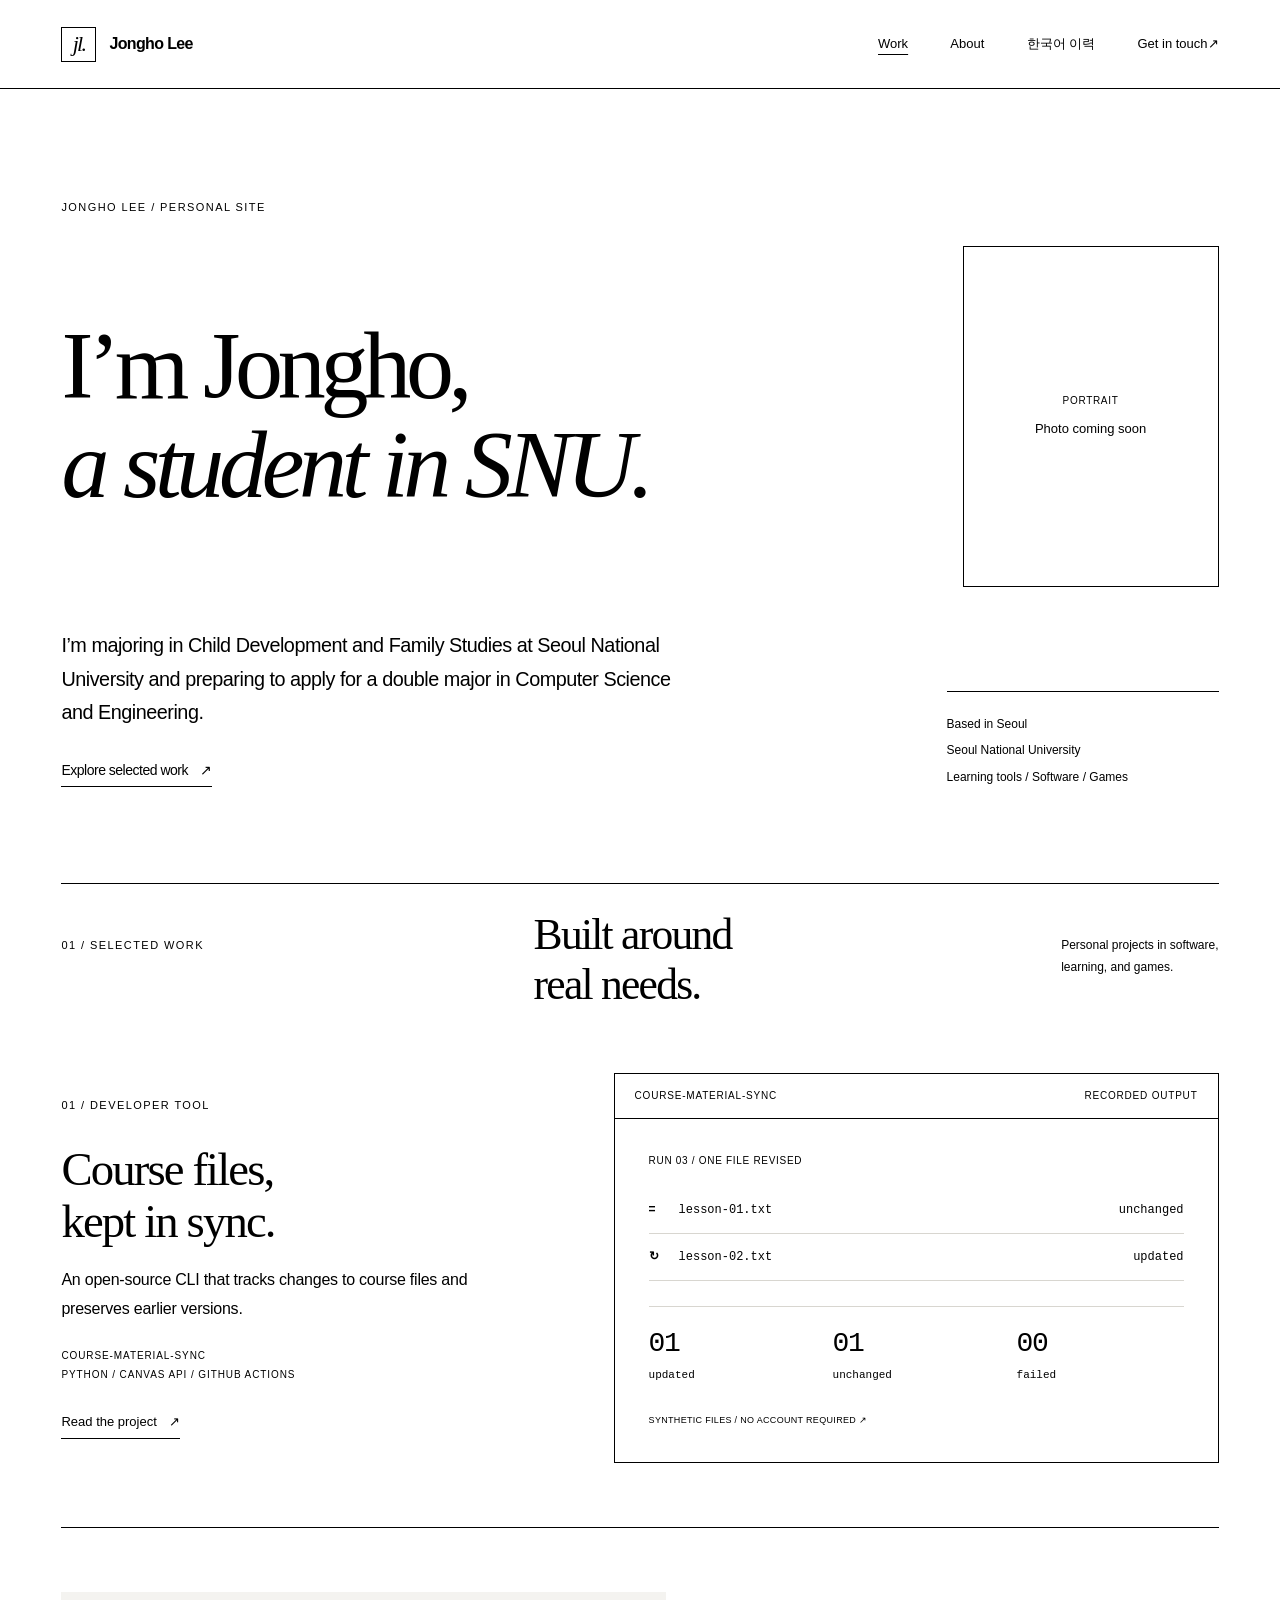
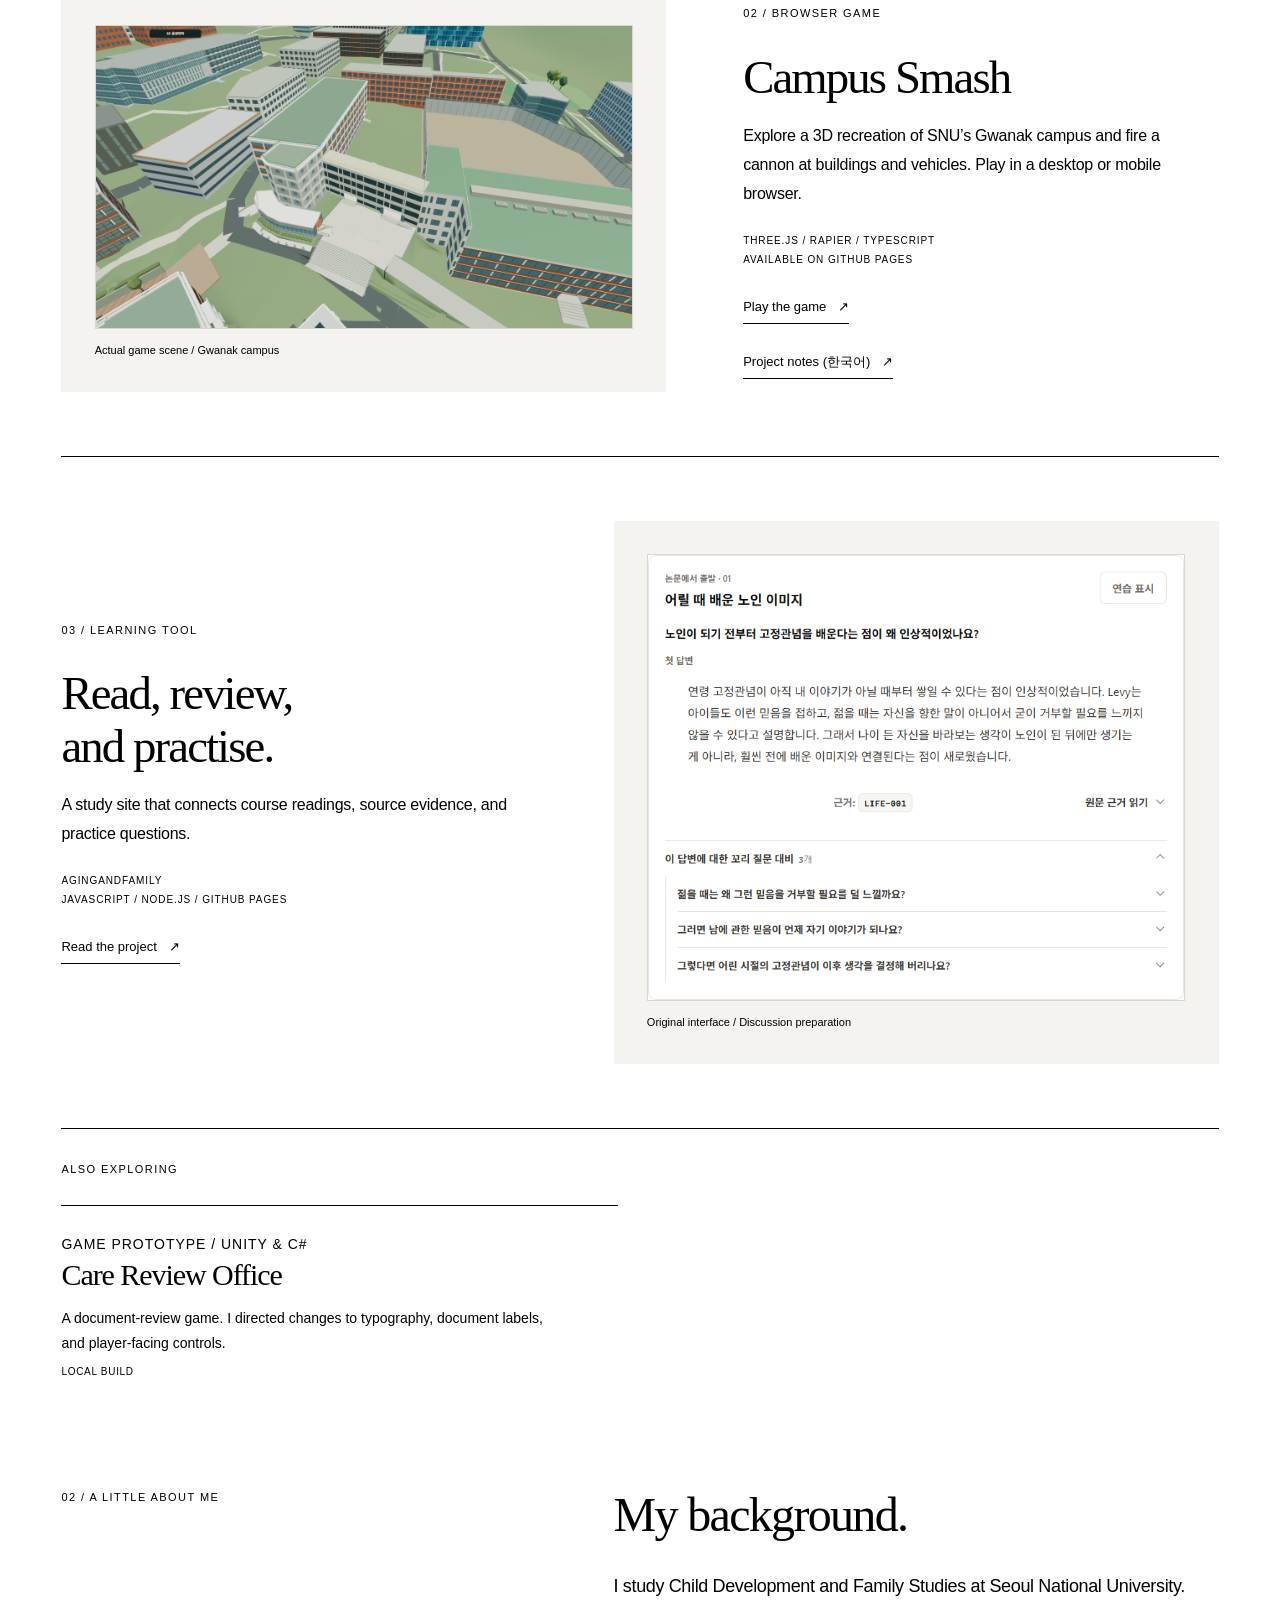
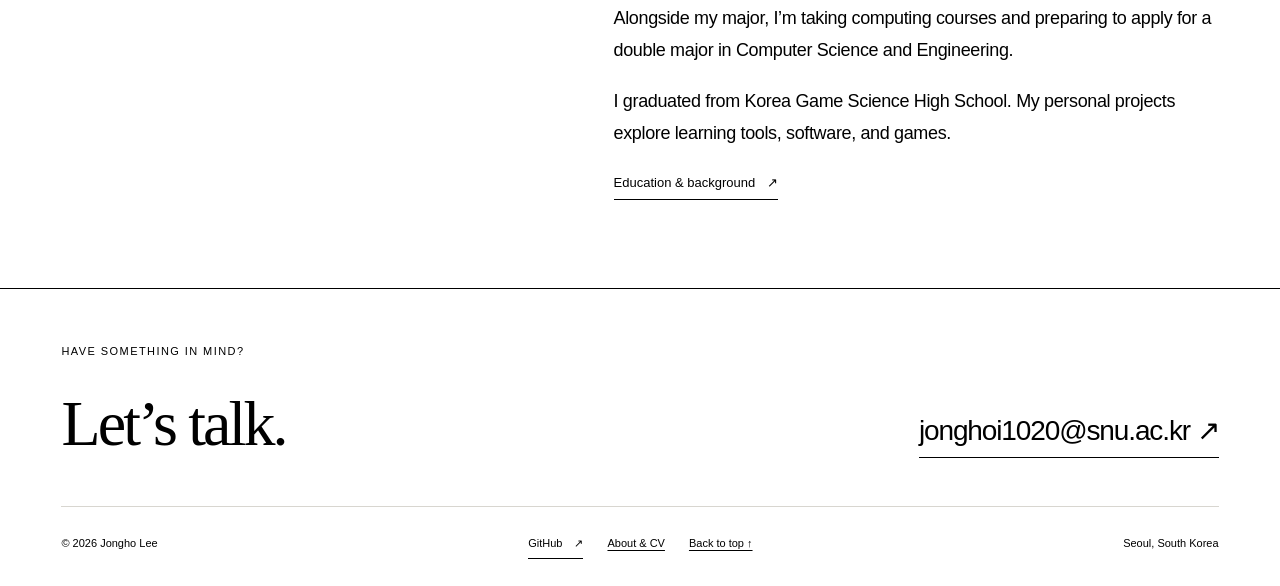
==== index.html @ b64f860a "Publish portfolio and project case studies" ====
<!doctype html>
<html lang="en"><head><meta charset="utf-8"><meta name="viewport" content="width=device-width, initial-scale=1"><meta name="color-scheme" content="light"><meta name="description" content="Jongho Lee: Child Development and Family Studies student at Seoul National University, preparing for a double major in Computer Science and Engineering."><meta name="theme-color" content="#ffffff"><title>Personal site | Jongho Lee</title><link rel="canonical" href="https://jhlee1020lee.github.io/index.html"><meta property="og:type" content="website"><meta property="og:title" content="Personal site | Jongho Lee"><meta property="og:description" content="Jongho Lee: Child Development and Family Studies student at Seoul National University, preparing for a double major in Computer Science and Engineering."><meta property="og:url" content="https://jhlee1020lee.github.io/index.html"><link rel="icon" href="/assets/favicon.svg" type="image/svg+xml"><link rel="stylesheet" href="/assets/site.css"><script src="/assets/site.js" defer></script></head>
<body><a class="skip-link" href="#main">Skip to content</a><header class="site-header"><div class="wrap"><a class="brand" href="/index.html" aria-label="Jongho Lee home"><span class="brand-monogram" aria-hidden="true">jl.</span><span>Jongho Lee</span></a><button class="menu-toggle" aria-label="Open navigation" aria-expanded="false" aria-controls="site-nav">Menu <span aria-hidden="true">+</span></button><nav class="site-nav" id="site-nav" aria-label="Main navigation"><a href="/index.html#work" aria-current="page">Work</a><a href="/about.html">About</a><a href="/resume.html">한국어 이력</a><a href="mailto:jonghoi1020@snu.ac.kr">Get in touch <span class="arrow" aria-hidden="true">↗</span></a></nav></div></header>
<main id="main">
<section class="hero wrap" aria-labelledby="hero-title"><p class="eyebrow">Jongho Lee / Personal site</p><div class="hero-heading"><h1 class="hero-title" id="hero-title">I’m Jongho,<br><em>a student in SNU.</em></h1><figure class="portrait-slot" aria-label="Portrait photo to be added"><span class="small-label">Portrait</span><figcaption>Photo coming soon</figcaption></figure></div><div class="hero-bottom"><div class="hero-intro"><p>I’m majoring in Child Development and Family Studies at Seoul National University and preparing to apply for a double major in Computer Science and Engineering.</p><a class="text-link" href="#work">Explore selected work <span class="arrow" aria-hidden="true">↗</span></a></div><div class="hero-index"><span>Based in Seoul</span><span>Seoul National University</span><span>Learning tools / Software / Games</span></div></div></section>

<section id="work" class="wrap selected-work" aria-labelledby="work-title"><div class="section-head"><p class="section-kicker">01 / Selected work</p><h2 class="section-title" id="work-title">Built around<br>real needs.</h2><p>Personal projects in software,<br>learning, and games.</p></div>
<article class="project-row"><div class="project-info"><p class="project-number">01 / Developer tool</p><h3 class="project-title"><a href="/work/course-material-sync.html">Course files,<br>kept in sync.</a></h3><p class="project-description">An open-source CLI that tracks changes to course files and preserves earlier versions.</p><p class="project-meta">course-material-sync<br>Python / Canvas API / GitHub Actions</p><a class="text-link" href="/work/course-material-sync.html">Read the project <span class="arrow" aria-hidden="true">↗</span></a></div><a class="project-visual terminal-preview" href="/work/course-material-sync.html#demo" aria-label="Explore the recorded course-material-sync demo"><div class="terminal-top"><span>course-material-sync</span><span>RECORDED OUTPUT</span></div><div class="terminal-body"><p class="small-label">Run 03 / One file revised</p><div class="terminal-lines"><div class="file-row"><span class="file-status">=</span><span>lesson-01.txt</span><span>unchanged</span></div><div class="file-row"><span class="file-status">↻</span><span>lesson-02.txt</span><span>updated</span></div></div><div class="terminal-summary"><div><strong>01</strong><span>updated</span></div><div><strong>01</strong><span>unchanged</span></div><div><strong>00</strong><span>failed</span></div></div><p class="small-label">Synthetic files / No account required <span aria-hidden="true">↗</span></p></div></a></article>

<article class="project-row project-row-reverse" id="school-crash"><div class="project-info"><p class="project-number">02 / Browser game</p><h3 class="project-title">Campus Smash</h3><p class="project-description">Explore a 3D recreation of SNU’s Gwanak campus and fire a cannon at buildings and vehicles. Play in a desktop or mobile browser.</p><p class="project-meta">Three.js / Rapier / TypeScript<br>Available on GitHub Pages</p><a class="text-link" href="https://campus-smash-game.github.io/3d-School_Crash/" target="_blank" rel="noopener noreferrer">Play the game <span class="arrow" aria-hidden="true">↗</span><span class="sr-only"> (opens in a new tab)</span></a><br><a class="text-link" href="/resume.html#campus">Project notes (한국어) <span class="arrow" aria-hidden="true">↗</span></a></div><a class="project-visual image-preview" href="https://campus-smash-game.github.io/3d-School_Crash/" aria-label="Play Campus Smash"><img src="/assets/campus-smash.png" alt="Campus Smash game scene showing engineering buildings on Gwanak campus" width="1280" height="720" loading="lazy"><span class="image-note">Actual game scene / Gwanak campus</span></a></article>

<article class="project-row"><div class="project-info"><p class="project-number">03 / Learning tool</p><h3 class="project-title"><a href="/work/aging-and-family.html">Read, review,<br>and practise.</a></h3><p class="project-description">A study site that connects course readings, source evidence, and practice questions.</p><p class="project-meta">AgingAndFamily<br>JavaScript / Node.js / GitHub Pages</p><a class="text-link" href="/work/aging-and-family.html">Read the project <span class="arrow" aria-hidden="true">↗</span></a></div><a class="project-visual image-preview" href="/work/aging-and-family.html" aria-label="Read about AgingAndFamily"><img src="/assets/aging-answer.png" alt="AgingAndFamily’s Korean discussion-preparation card with an answer, source evidence, and follow-up questions." width="744" height="616" loading="lazy"><span class="image-note">Original interface / Discussion preparation</span></a></article>

<div class="other-projects"><p class="section-kicker">Also exploring</p><article class="other-project"><div><p class="small-label">Game prototype / Unity &amp; C#</p><h3 class="other-project-title">Care Review Office</h3></div><p>A document-review game. I directed changes to typography, document labels, and player-facing controls.</p><span class="small-label">Local build</span></article></div></section>



<section class="about-teaser wrap"><p class="section-kicker">02 / A little about me</p><div><h2>My background.</h2><p>I study Child Development and Family Studies at Seoul National University. Alongside my major, I’m taking computing courses and preparing to apply for a double major in Computer Science and Engineering.</p><p>I graduated from Korea Game Science High School. My personal projects explore learning tools, software, and games.</p><a class="text-link" href="/about.html">Education &amp; background <span class="arrow" aria-hidden="true">↗</span></a></div></section>
</main>
<footer class="site-footer"><div class="wrap"><div class="footer-top"><div><p class="eyebrow">Have something in mind?</p><h2 class="footer-title">Let’s talk.</h2></div><a class="contact-link" href="mailto:jonghoi1020@snu.ac.kr">jonghoi1020@snu.ac.kr <span class="arrow" aria-hidden="true">↗</span></a></div><div class="footer-bottom"><p>© 2026 Jongho Lee</p><div class="footer-links"><a class="text-link" href="https://github.com/jhlee1020lee" target="_blank" rel="noopener noreferrer">GitHub <span class="arrow" aria-hidden="true">↗</span><span class="sr-only"> (opens in a new tab)</span></a><a href="/about.html">About &amp; CV</a><a href="#main">Back to top ↑</a></div><p>Seoul, South Korea</p></div></div></footer></body></html>
---- assets/site.css ----
@charset "UTF-8";

:root {
  color-scheme: light;
  --ink: #000;
  --paper: #fff;
  --surface: #f4f3f0;
  --rule: #000;
  --soft-rule: #d8d6d0;
  --sans: "Inter", "Helvetica Neue", Helvetica, Arial, sans-serif;
  --serif: Georgia, "Times New Roman", serif;
  --mono: "SFMono-Regular", Consolas, "Liberation Mono", monospace;
  --gutter: clamp(20px, 4.8vw, 72px);
  --header-height: 88px;
}

*,
*::before,
*::after {
  box-sizing: border-box;
}

html {
  scroll-behavior: smooth;
  scroll-padding-top: calc(var(--header-height) + 24px);
  -webkit-text-size-adjust: 100%;
}

body {
  margin: 0;
  background: var(--paper);
  color: var(--ink);
  font-family: var(--sans);
  font-size: 16px;
  line-height: 1.65;
  -webkit-font-smoothing: antialiased;
  text-rendering: optimizeLegibility;
}

body,
main,
section,
article,
nav,
header,
footer {
  min-width: 0;
}

::selection {
  background: var(--ink);
  color: var(--paper);
}

a {
  color: inherit;
  text-decoration-thickness: 1px;
  text-underline-offset: 0.23em;
}

a:hover {
  text-decoration-thickness: 2px;
}

button,
input,
textarea,
select {
  font: inherit;
}

button {
  color: inherit;
  cursor: pointer;
  -webkit-tap-highlight-color: transparent;
}

button:disabled {
  cursor: default;
  opacity: 0.55;
}

button,
a {
  touch-action: manipulation;
}

:focus-visible {
  outline: 2px solid var(--ink);
  outline-offset: 5px;
}

img,
svg,
video {
  display: block;
  max-width: 100%;
}

img,
video {
  height: auto;
}

figure,
blockquote,
dl,
dd,
p,
h1,
h2,
h3,
h4 {
  margin: 0;
}

hr {
  border: 0;
  border-top: 1px solid var(--rule);
}

code,
pre {
  font-family: var(--mono);
  font-size: 0.88em;
}

pre {
  white-space: pre-wrap;
  overflow-wrap: anywhere;
}

[hidden] {
  display: none !important;
}

.sr-only {
  position: absolute;
  width: 1px;
  height: 1px;
  padding: 0;
  margin: -1px;
  overflow: hidden;
  clip: rect(0, 0, 0, 0);
  clip-path: inset(50%);
  white-space: nowrap;
  border: 0;
}

.wrap {
  width: min(1240px, calc(100% - var(--gutter) * 2));
  margin-inline: auto;
}

.skip-link {
  position: fixed;
  top: 12px;
  left: 12px;
  z-index: 100;
  padding: 12px 18px;
  border: 1px solid var(--ink);
  background: var(--paper);
  transform: translateY(-180%);
}

.skip-link:focus {
  transform: none;
}

.site-header {
  position: sticky;
  z-index: 50;
  top: 0;
  min-height: var(--header-height);
  border-bottom: 1px solid var(--rule);
  background: rgba(255, 255, 255, 0.97);
  -webkit-backdrop-filter: blur(14px);
  backdrop-filter: blur(14px);
}

.site-header > .wrap {
  min-height: var(--header-height);
  display: flex;
  justify-content: space-between;
  align-items: center;
  gap: 28px;
}

.brand {
  display: inline-flex;
  align-items: center;
  gap: 13px;
  flex-shrink: 0;
  font-size: 16px;
  font-weight: 600;
  letter-spacing: -0.04em;
  text-decoration: none;
}

.brand-monogram {
  display: inline-grid;
  place-items: center;
  width: 35px;
  height: 35px;
  border: 1px solid var(--ink);
  font-family: var(--serif);
  font-size: 22px;
  font-style: italic;
  font-weight: 400;
  letter-spacing: -0.08em;
  line-height: 1;
}

.site-nav {
  display: flex;
  align-items: center;
  gap: clamp(22px, 3.3vw, 46px);
  font-size: 13px;
  font-weight: 500;
  line-height: 1.3;
}

.site-nav a {
  display: inline-flex;
  align-items: center;
  min-height: 44px;
  text-decoration: none;
}

.site-nav a:hover,
.site-nav a[aria-current="page"] {
  text-decoration: underline;
  text-underline-offset: 6px;
}

.menu-toggle {
  display: none;
  min-width: 48px;
  min-height: 44px;
  padding: 8px 0 8px 12px;
  border: 0;
  background: transparent;
  font-size: 13px;
  font-weight: 600;
}

.hero {
  padding-block: clamp(68px, 8.6vw, 124px) 76px;
}

.eyebrow,
.section-kicker,
.small-label,
.project-number,
.project-meta,
.principle-num {
  font-family: var(--sans);
  font-size: 11px;
  font-weight: 500;
  letter-spacing: 0.13em;
  line-height: 1.6;
  text-transform: uppercase;
}

.eyebrow {
  margin-bottom: 29px;
}

.hero-title {
  max-width: 1060px;
  font-family: var(--serif);
  font-size: clamp(56px, 7.5vw, 104px);
  font-weight: 400;
  letter-spacing: -0.055em;
  line-height: 1.03;
  text-wrap: balance;
}

.hero-title em,
.footer-title em,
.about-heading em {
  font-weight: 400;
  font-style: italic;
}

.hero-heading {
  display: grid;
  grid-template-columns: minmax(0, 1fr) clamp(180px, 20vw, 260px);
  align-items: center;
  gap: 40px;
}

.portrait-slot {
  display: flex;
  flex-direction: column;
  justify-content: center;
  align-items: center;
  gap: 9px;
  width: 100%;
  aspect-ratio: 3 / 4;
  margin: 0;
  border: 1px solid var(--ink);
  background: #fff;
  text-align: center;
}

.portrait-slot figcaption {
  font-family: var(--sans);
  font-size: 13px;
}

.game-placeholder {
  display: flex;
  flex-direction: column;
  justify-content: space-between;
  aspect-ratio: 16 / 10;
  border: 1px solid var(--ink);
  padding: clamp(24px, 3vw, 40px);
  background: #fff;
}

.game-placeholder > div > p {
  max-width: 340px;
  margin-bottom: 20px;
  font-family: var(--serif);
  font-size: clamp(30px, 3.5vw, 48px);
  line-height: 1.1;
  letter-spacing: -0.04em;
}

.hero-bottom {
  display: grid;
  grid-template-columns: minmax(0, 1.4fr) minmax(220px, 0.6fr);
  align-items: end;
  gap: 56px;
  margin-top: 42px;
}

.hero-intro {
  max-width: 615px;
  font-size: clamp(17px, 1.55vw, 20px);
  line-height: 1.7;
  letter-spacing: -0.025em;
}

.hero-intro p + p {
  margin-top: 16px;
}

.hero-intro .text-link {
  margin-top: 27px;
  font-size: 14px;
}

.text-link {
  display: inline-flex;
  align-items: baseline;
  gap: 12px;
  min-height: 30px;
  padding-block: 2px;
  font-weight: 500;
  text-decoration: none;
  border-bottom: 1px solid var(--ink);
}

.text-link:hover {
  border-bottom-width: 2px;
  text-decoration: none;
}

.arrow {
  display: inline-block;
  flex-shrink: 0;
  font-family: Arial, sans-serif;
  font-weight: 400;
  transition: transform 160ms ease;
}

a:hover .arrow {
  transform: translate(3px, -2px);
}

.hero-index {
  justify-self: end;
  width: min(100%, 272px);
  padding-top: 16px;
  border-top: 1px solid var(--ink);
  font-size: 12px;
  line-height: 1.7;
}

.hero-index p + p,
.hero-index a + a {
  margin-top: 9px;
}

.hero-index a {
  display: flex;
  justify-content: space-between;
  gap: 20px;
  padding-block: 5px;
  text-decoration: none;
}

.hero-index a:hover {
  text-decoration: underline;
}

.hero-index > span {
  display: block;
  margin-top: 6px;
}

.section-head {
  display: flex;
  align-items: baseline;
  justify-content: space-between;
  gap: 24px;
  padding-top: 25px;
  margin-top: 20px;
  border-top: 1px solid var(--ink);
}

.section-title {
  font-family: var(--serif);
  font-size: clamp(30px, 3.4vw, 44px);
  font-weight: 400;
  letter-spacing: -0.04em;
  line-height: 1.15;
}

.section-head > p:not(.section-kicker) {
  max-width: 270px;
  font-size: 12px;
  line-height: 1.8;
}

.project-row {
  display: grid;
  grid-template-columns: minmax(0, 0.88fr) minmax(0, 1.12fr);
  gap: clamp(32px, 6vw, 84px);
  align-items: center;
  padding-block: 64px;
  border-bottom: 1px solid var(--ink);
}

.project-info,
.project-visual {
  min-width: 0;
}

.project-row-reverse {
  grid-template-columns: minmax(0, 1.12fr) minmax(0, 0.88fr);
}

.project-row-reverse .project-info {
  order: 2;
}

.project-row-reverse .project-visual {
  order: 1;
}

a.project-visual {
  color: var(--ink);
  text-decoration: none;
}

.project-number {
  margin-bottom: 28px;
}

.project-meta {
  margin-bottom: 11px;
  font-size: 10px;
  letter-spacing: 0.09em;
}

.project-title {
  margin-bottom: 19px;
  font-family: var(--serif);
  font-size: clamp(33px, 3.65vw, 49px);
  font-weight: 400;
  letter-spacing: -0.04em;
  line-height: 1.12;
  overflow-wrap: anywhere;
}

.project-title a {
  text-decoration: none;
}

.project-title a:hover {
  text-decoration: underline;
  text-decoration-thickness: 1px;
}

.project-description {
  max-width: 450px;
  font-size: 16px;
  line-height: 1.8;
  letter-spacing: -0.015em;
}

.project-info > .text-link {
  margin-top: 25px;
  font-size: 13px;
}

.project-info > .small-label {
  margin-top: 21px;
}

.project-description + .project-meta {
  margin-top: 22px;
  margin-bottom: 0;
  line-height: 1.9;
}

.terminal-preview {
  border: 1px solid var(--ink);
  background: var(--paper);
  font-family: var(--mono);
  font-size: 12px;
  line-height: 1.75;
}

.terminal-top {
  display: flex;
  align-items: center;
  justify-content: space-between;
  gap: 16px;
  padding: 13px 20px;
  border-bottom: 1px solid var(--ink);
  font-family: var(--sans);
  font-size: 10px;
  letter-spacing: 0.08em;
  text-transform: uppercase;
}

.terminal-body {
  padding: clamp(20px, 2.7vw, 34px);
  overflow-wrap: anywhere;
}

.terminal-lines {
  margin-block: 18px;
  white-space: pre-wrap;
  overflow-wrap: anywhere;
}

.terminal-lines > span,
.terminal-lines > code {
  display: block;
}

.terminal-summary {
  display: flex;
  flex-wrap: wrap;
  gap: 6px 17px;
  padding-top: 19px;
  margin-top: 25px;
  border-top: 1px solid var(--soft-rule);
  font-size: 11px;
}

.terminal-summary > div {
  flex: 1;
  padding-right: 12px;
}

.terminal-summary strong,
.terminal-summary span {
  display: block;
}

.terminal-summary strong {
  margin-bottom: 4px;
  font-size: 28px;
  font-weight: 400;
  letter-spacing: -0.05em;
  line-height: 1.3;
}

.terminal-summary + .small-label {
  margin-top: 28px;
  font-size: 9px;
  letter-spacing: 0.035em;
}

.file-row {
  display: grid;
  grid-template-columns: 16px minmax(0, 1fr) auto;
  align-items: baseline;
  justify-content: space-between;
  gap: 14px;
  padding-block: 12px;
  border-bottom: 1px solid var(--soft-rule);
  overflow-wrap: anywhere;
}

.file-row > :first-child {
  min-width: 0;
}

.file-status {
  flex-shrink: 0;
  font-family: var(--sans);
  font-size: 12px;
  font-weight: 600;
  letter-spacing: 0.06em;
  text-transform: uppercase;
}

.image-preview {
  padding: clamp(18px, 2.6vw, 34px);
  background: var(--surface);
}

.image-preview img {
  width: 100%;
  object-fit: contain;
  border: 1px solid var(--soft-rule);
}

.image-note {
  display: block;
  margin-top: 12px;
  font-family: var(--sans);
  font-size: 11px;
  line-height: 1.65;
}

.small-label {
  font-size: 10px;
  letter-spacing: 0.07em;
}

.pill {
  display: inline-flex;
  align-items: center;
  padding: 5px 9px;
  border: 1px solid var(--ink);
  font-size: 9px;
  font-weight: 500;
  line-height: 1.2;
  letter-spacing: 0.06em;
  text-transform: uppercase;
}

.other-projects {
  display: grid;
  grid-template-columns: repeat(2, minmax(0, 1fr));
  gap: 44px;
  margin-top: 32px;
}

.other-projects > .section-kicker {
  grid-column: 1 / -1;
  margin-bottom: -18px;
}

.other-project {
  min-width: 0;
  padding-block: 26px 33px;
  border-top: 1px solid var(--ink);
}

.other-project .project-meta {
  margin-bottom: 13px;
}

.other-project-title {
  margin-bottom: 13px;
  font-family: var(--serif);
  font-size: 30px;
  font-weight: 400;
  letter-spacing: -0.035em;
  line-height: 1.2;
}

.other-project p {
  max-width: 500px;
  font-size: 14px;
  line-height: 1.8;
}

.other-project .text-link {
  margin-top: 18px;
  font-size: 12px;
}

.workflow-teaser {
  padding-block: 74px 80px;
  margin-top: 64px;
  border-top: 1px solid var(--ink);
  border-bottom: 1px solid var(--ink);
}

.workflow-teaser > .wrap {
  display: grid;
  grid-template-columns: minmax(0, 0.88fr) minmax(0, 1.12fr);
  gap: clamp(32px, 6vw, 84px);
  align-items: start;
}

.workflow-heading {
  font-family: var(--serif);
  font-size: clamp(34px, 4vw, 52px);
  font-weight: 400;
  letter-spacing: -0.04em;
  line-height: 1.12;
}

.workflow-heading .eyebrow,
.workflow-teaser .eyebrow {
  margin-bottom: 24px;
}

.workflow-heading > .section-kicker {
  margin-bottom: 24px;
}

.workflow-heading > p:not(.section-kicker):not(.eyebrow) {
  margin-top: 23px;
  max-width: 400px;
  font-family: var(--sans);
  font-size: 16px;
  line-height: 1.8;
  letter-spacing: -0.015em;
}

.workflow-heading > .text-link {
  margin-top: 24px;
  font-family: var(--sans);
  font-size: 13px;
  letter-spacing: 0;
  line-height: 1.65;
}

.workflow-teaser .principle-list {
  margin-top: 0;
}

.workflow-copy {
  min-width: 0;
  font-size: 16px;
  line-height: 1.8;
}

.workflow-copy .text-link {
  margin-top: 26px;
  font-size: 13px;
}

.principle-list {
  padding: 0;
  margin: 30px 0 0;
  list-style: none;
}

.principle {
  display: grid;
  grid-template-columns: 30px minmax(0, 1fr);
  gap: 16px;
  padding-block: 17px;
  border-top: 1px solid var(--soft-rule);
}

.principle h3 {
  margin-bottom: 6px;
  font-size: 15px;
  font-weight: 600;
  line-height: 1.5;
}

.principle p {
  font-size: 14px;
  line-height: 1.75;
}

.principle-num {
  padding-top: 3px;
  font-size: 10px;
}

.about-teaser {
  display: grid;
  grid-template-columns: minmax(0, 0.88fr) minmax(0, 1.12fr);
  gap: clamp(32px, 6vw, 84px);
  padding-block: 72px 88px;
}

.about-teaser p {
  max-width: 640px;
  font-size: 18px;
  line-height: 1.8;
  letter-spacing: -0.02em;
}

.about-teaser > .section-kicker {
  font-size: 11px;
  letter-spacing: 0.13em;
}

.about-teaser h2 {
  margin-bottom: 27px;
  font-family: var(--serif);
  font-size: clamp(34px, 4vw, 48px);
  font-weight: 400;
  letter-spacing: -0.035em;
  line-height: 1.14;
}

.about-teaser p + p {
  margin-top: 18px;
}

.about-teaser .text-link {
  margin-top: 20px;
  font-size: 13px;
}

.site-footer {
  padding-block: 54px 27px;
  border-top: 1px solid var(--ink);
}

.footer-top {
  display: flex;
  align-items: end;
  justify-content: space-between;
  gap: 36px;
  padding-bottom: 48px;
}

.footer-title {
  font-family: var(--serif);
  font-size: clamp(39px, 5vw, 65px);
  font-weight: 400;
  letter-spacing: -0.045em;
  line-height: 1.08;
}

.footer-top .text-link {
  flex-shrink: 0;
  font-size: 14px;
}

.contact-link {
  display: inline-block;
  max-width: 100%;
  padding-block: 5px;
  border-bottom: 1px solid var(--ink);
  font-size: clamp(17px, 2.2vw, 28px);
  letter-spacing: -0.04em;
  line-height: 1.5;
  text-decoration: none;
  overflow-wrap: anywhere;
}

.contact-link:hover {
  border-bottom-width: 2px;
  text-decoration: none;
}

.footer-bottom {
  display: flex;
  justify-content: space-between;
  align-items: baseline;
  gap: 16px 30px;
  padding-top: 22px;
  border-top: 1px solid var(--soft-rule);
  font-size: 11px;
  line-height: 1.7;
}

.footer-links {
  display: flex;
  flex-wrap: wrap;
  gap: 10px 24px;
}

.footer-links a {
  padding-block: 5px;
}

.article-header {
  padding-top: clamp(42px, 6vw, 80px);
}

.breadcrumb {
  display: flex;
  align-items: baseline;
  flex-wrap: wrap;
  gap: 10px;
  margin-bottom: 40px;
  font-size: 11px;
  line-height: 1.7;
}

.article-title {
  max-width: 1050px;
  font-family: var(--serif);
  font-size: clamp(43px, 6.8vw, 84px);
  font-weight: 400;
  letter-spacing: -0.055em;
  line-height: 1.07;
  text-wrap: balance;
  overflow-wrap: anywhere;
}

.article-deck {
  max-width: 780px;
  margin-top: 26px;
  font-size: clamp(18px, 1.65vw, 21px);
  line-height: 1.75;
  letter-spacing: -0.02em;
}

.project-facts {
  display: grid;
  grid-template-columns: repeat(3, minmax(0, 1fr));
  gap: 24px 40px;
  padding-block: 24px;
  margin-top: 42px;
  border-block: 1px solid var(--ink);
}

.project-facts > * {
  min-width: 0;
}

.project-facts dt {
  margin-bottom: 9px;
  font-size: 10px;
  font-weight: 500;
  letter-spacing: 0.11em;
  text-transform: uppercase;
}

.project-facts dd {
  font-size: 13px;
  line-height: 1.8;
  overflow-wrap: anywhere;
}

.article-layout {
  display: grid;
  grid-template-columns: 220px minmax(0, 760px);
  justify-content: space-between;
  gap: clamp(36px, 7vw, 100px);
  align-items: start;
  padding-block: 60px 90px;
}

.article-toc {
  position: sticky;
  top: calc(var(--header-height) + 36px);
  padding-top: 3px;
  font-size: 12px;
  line-height: 1.6;
}

.article-toc .small-label {
  display: block;
  margin-bottom: 19px;
}

.article-toc ol,
.article-toc ul {
  padding: 0;
  margin: 0;
  list-style: none;
}

.article-toc a {
  display: block;
  padding-block: 9px;
  text-decoration: none;
}

.article-toc a:hover,
.article-toc a[aria-current] {
  text-decoration: underline;
}

.article-body {
  min-width: 0;
  max-width: 760px;
  font-size: 16px;
  line-height: 1.85;
  overflow-wrap: break-word;
}

.article-section + .article-section {
  margin-top: 52px;
}

.article-section {
  scroll-margin-top: calc(var(--header-height) + 24px);
}

.article-section h2 {
  margin-bottom: 21px;
  font-family: var(--serif);
  font-size: clamp(28px, 3vw, 38px);
  font-weight: 400;
  letter-spacing: -0.035em;
  line-height: 1.2;
  text-wrap: balance;
}

.article-section > .section-kicker {
  margin-bottom: 14px;
  font-size: 10px;
}

.article-section h3 {
  margin-top: 29px;
  margin-bottom: 10px;
  font-size: 17px;
  font-weight: 600;
  letter-spacing: -0.015em;
  line-height: 1.5;
}

.article-section p + p,
.article-section ul + p,
.article-section ol + p,
.article-section .note + p {
  margin-top: 18px;
}

.article-section ul,
.article-section ol {
  padding-left: 1.15em;
  margin-block: 18px;
}

.article-section li {
  padding-left: 5px;
}

.article-section li + li {
  margin-top: 9px;
}

.article-body code:not(pre code) {
  padding: 1px 4px;
  background: var(--surface);
  overflow-wrap: anywhere;
}

.article-body a {
  overflow-wrap: anywhere;
}

.note {
  margin-block: 24px;
  padding-top: 17px;
  border-top: 1px solid var(--soft-rule);
  font-size: 13px;
  line-height: 1.8;
}

.quote-block {
  margin-block: 30px;
  padding: 25px 0;
  border-block: 1px solid var(--ink);
  font-family: var(--serif);
  font-size: clamp(22px, 2.5vw, 30px);
  font-style: italic;
  letter-spacing: -0.025em;
  line-height: 1.5;
}

.quote-block cite {
  display: block;
  margin-top: 16px;
  font-family: var(--sans);
  font-size: 11px;
  font-style: normal;
  letter-spacing: 0;
}

.evidence-links {
  display: flex;
  flex-wrap: wrap;
  gap: 12px 28px;
  margin-top: 24px;
  font-size: 13px;
  line-height: 1.7;
}

.evidence-links a {
  min-height: 34px;
  padding-block: 5px;
}

.article-image {
  margin-block: 28px;
}

.article-image img {
  width: 100%;
  border: 1px solid var(--soft-rule);
}

.article-image figcaption {
  margin-top: 12px;
  font-size: 12px;
  line-height: 1.7;
}

.math-image {
  width: min(900px, calc(100% - var(--gutter) * 2));
  margin-inline: auto;
  margin-top: 42px;
  margin-bottom: 0;
}

.process-list {
  list-style: decimal-leading-zero;
}

.article-section .process-list li {
  padding-block: 12px;
  border-bottom: 1px solid var(--soft-rule);
}

.process-list li strong {
  display: block;
  margin-bottom: 4px;
}

.next-project {
  display: flex;
  flex-wrap: wrap;
  justify-content: space-between;
  align-items: center;
  gap: 20px;
  padding-block: 29px;
  margin-top: 54px;
  border-top: 1px solid var(--ink);
  font-size: 14px;
}

.demo {
  margin-block: 28px;
  border: 1px solid var(--ink);
  background: var(--paper);
}

.demo-header {
  display: flex;
  justify-content: space-between;
  align-items: baseline;
  flex-wrap: wrap;
  gap: 8px 20px;
  padding: 20px 24px;
  border-bottom: 1px solid var(--ink);
  font-size: 12px;
}

.demo-header h3 {
  margin: 0;
  font-size: 15px;
}

.demo-tabs {
  display: flex;
  flex-wrap: wrap;
  gap: 0;
  border-bottom: 1px solid var(--ink);
}

.demo-tabs button {
  flex: 1 1 140px;
  min-height: 48px;
  padding: 12px 16px;
  border: 0;
  border-right: 1px solid var(--ink);
  background: var(--paper);
  font-size: 12px;
  font-weight: 500;
  line-height: 1.5;
}

.demo-tabs button:last-child {
  border-right: 0;
}

.demo-tabs button:hover {
  text-decoration: underline;
  text-underline-offset: 4px;
}

.demo-tabs button[aria-pressed="true"],
.demo-tabs button[aria-selected="true"] {
  background: var(--ink);
  color: var(--paper);
}

.demo-tabs button:focus-visible {
  position: relative;
  z-index: 1;
  outline-offset: -5px;
  outline-color: currentColor;
}

.demo-context {
  padding: 21px 24px 0;
  font-size: 13px;
  line-height: 1.8;
}

.demo-output {
  min-height: 205px;
  padding: 24px;
  margin: 0;
  font-size: 12px;
  line-height: 1.9;
  white-space: pre-wrap;
  overflow-wrap: anywhere;
  tab-size: 2;
}

.demo-footer {
  display: flex;
  justify-content: space-between;
  align-items: center;
  flex-wrap: wrap;
  gap: 12px 20px;
  padding: 15px 24px;
  border-top: 1px solid var(--soft-rule);
  font-size: 11px;
  line-height: 1.7;
}

.copy-button {
  min-height: 36px;
  padding: 6px 12px;
  border: 1px solid var(--ink);
  background: var(--paper);
  font-size: 11px;
  line-height: 1.5;
}

.copy-button:hover {
  background: var(--surface);
}

.about-grid {
  display: grid;
  grid-template-columns: minmax(0, 0.88fr) minmax(0, 1.12fr);
  gap: clamp(40px, 6vw, 84px);
  padding-block: 76px 90px;
}

.about-heading {
  max-width: 510px;
  font-family: var(--serif);
  font-size: clamp(44px, 5.2vw, 70px);
  font-weight: 400;
  letter-spacing: -0.045em;
  line-height: 1.1;
  text-wrap: balance;
}

.about-copy {
  min-width: 0;
  padding-top: 8px;
  font-size: 17px;
  line-height: 1.85;
}

.about-copy p + p {
  margin-top: 23px;
}

.cv-section {
  padding-block: 29px 37px;
  border-top: 1px solid var(--ink);
}

.about-copy > .cv-section:first-of-type {
  margin-top: 42px;
}

.about-copy a {
  overflow-wrap: anywhere;
}

.cv-section h2 {
  margin-bottom: 24px;
  font-family: var(--serif);
  font-size: 31px;
  font-weight: 400;
  letter-spacing: -0.035em;
  line-height: 1.25;
}

.cv-section .text-link {
  margin-top: 18px;
}

.education-list {
  padding: 0;
  margin: 0;
  list-style: none;
}

.education-list > li + li,
.education-list > div + div {
  margin-top: 23px;
}

.education-list strong {
  display: block;
  margin-bottom: 5px;
  font-size: 16px;
  font-weight: 600;
}

.education-list p,
.education-list span {
  font-size: 14px;
  line-height: 1.8;
}

.education-list dt {
  margin-bottom: 5px;
  font-size: 16px;
  font-weight: 600;
}

.education-list dd {
  font-size: 14px;
  line-height: 1.8;
}

.education-list + p {
  margin-top: 22px;
  font-size: 14px;
}

@media (min-width: 1400px) {
  .hero {
    padding-top: 116px;
  }
}

@media (max-width: 1000px) {
  :root {
    --gutter: 32px;
  }

  .hero-heading {
    gap: 24px;
  }

  .hero-bottom {
    grid-template-columns: minmax(0, 1.5fr) minmax(180px, 0.5fr);
    gap: 32px;
  }

  .project-row,
  .workflow-teaser > .wrap,
  .about-teaser,
  .about-grid {
    gap: 36px;
  }

  .article-layout {
    grid-template-columns: 170px minmax(0, 1fr);
    gap: 40px;
  }

  .terminal-body {
    padding: 20px;
  }

  .project-description {
    font-size: 15px;
  }
}

@media (max-width: 768px) {
  :root {
    --gutter: 24px;
    --header-height: 74px;
  }

  .site-header > .wrap {
    gap: 16px;
  }

  .site-nav {
    gap: 24px;
    font-size: 12px;
  }

  .hero {
    padding-block: 64px 52px;
  }

  .hero-heading {
    grid-template-columns: minmax(0, 1fr);
    gap: 30px;
  }

  .portrait-slot {
    width: min(60%, 220px);
  }

  .hero-title {
    font-size: clamp(54px, 9.2vw, 74px);
  }

  .hero-bottom {
    grid-template-columns: minmax(0, 1fr);
    gap: 32px;
    margin-top: 29px;
  }

  .hero-index {
    justify-self: start;
    width: min(100%, 360px);
  }

  .project-row {
    grid-template-columns: minmax(0, 1fr);
    gap: 30px;
    padding-block: 42px;
  }

  .project-row-reverse .project-info,
  .project-row-reverse .project-visual {
    order: initial;
  }

  .project-number {
    margin-bottom: 18px;
  }

  .project-title {
    font-size: 41px;
    overflow-wrap: break-word;
  }

  .project-description {
    max-width: 560px;
    font-size: 16px;
  }

  .terminal-body {
    padding: 28px;
  }

  .other-projects {
    gap: 28px;
  }

  .workflow-teaser > .wrap,
  .about-teaser,
  .about-grid {
    grid-template-columns: minmax(0, 1fr);
    gap: 30px;
  }

  .workflow-teaser {
    padding-block: 42px;
    margin-top: 36px;
  }

  .about-teaser {
    padding-block: 44px 58px;
  }

  .about-grid {
    padding-block: 50px 58px;
  }

  .about-heading {
    max-width: 600px;
  }

  .footer-top {
    align-items: start;
    flex-direction: column;
    gap: 26px;
  }

  .article-header {
    padding-top: 38px;
  }

  .article-title {
    font-size: clamp(42px, 7.5vw, 64px);
  }

  .article-layout {
    grid-template-columns: minmax(0, 1fr);
    gap: 32px;
    padding-block: 34px 58px;
  }

  .article-toc {
    position: static;
    padding-bottom: 24px;
    border-bottom: 1px solid var(--soft-rule);
  }

  .article-toc ul,
  .article-toc ol {
    display: flex;
    flex-wrap: wrap;
    gap: 0 25px;
  }

  .article-toc > a {
    display: inline-block;
    margin-right: 22px;
  }

  .article-toc .small-label {
    margin-bottom: 6px;
  }

  .project-facts {
    gap: 24px;
    margin-top: 30px;
  }

  .breadcrumb {
    margin-bottom: 27px;
  }
}

@media (max-width: 600px) {
  .site-header > .wrap {
    flex-wrap: wrap;
  }

  .menu-toggle {
    display: inline-flex;
    align-items: center;
    justify-content: flex-end;
    margin-left: auto;
  }

  .site-nav {
    display: none;
    width: 100%;
    align-items: stretch;
    flex-direction: column;
    gap: 0;
    padding-bottom: 18px;
    margin-top: -9px;
  }

  .site-nav[data-open="true"] {
    display: flex;
  }

  .site-nav a {
    min-height: 47px;
    padding-block: 11px;
    border-top: 1px solid var(--soft-rule);
    font-size: 14px;
  }

  .hero-title {
    font-size: clamp(48px, 10vw, 60px);
    line-height: 1.06;
  }

  .eyebrow {
    font-size: 10px;
    margin-bottom: 23px;
  }

  .section-head {
    align-items: start;
    flex-direction: column;
    gap: 12px;
    padding-top: 21px;
  }

  .other-projects {
    grid-template-columns: minmax(0, 1fr);
    gap: 0;
  }

  .other-projects > .section-kicker {
    margin-bottom: 21px;
  }

  .project-facts {
    grid-template-columns: minmax(0, 1fr);
    gap: 21px;
  }

  .project-facts dt {
    margin-bottom: 4px;
  }

  .footer-bottom {
    align-items: start;
    flex-direction: column;
    gap: 14px;
  }

  .demo-tabs button {
    flex-basis: 100%;
    border-right: 0;
    border-bottom: 1px solid var(--ink);
    text-align: left;
  }

  .demo-tabs button:last-child {
    border-bottom: 0;
  }

  .demo-header,
  .demo-footer {
    padding-inline: 18px;
  }

  .demo-context {
    padding-inline: 18px;
  }

  .demo-output {
    padding-inline: 18px;
    font-size: 11px;
  }
}

@media (max-width: 390px) {
  :root {
    --gutter: 20px;
    --header-height: 68px;
  }

  .brand {
    font-size: 15px;
    gap: 10px;
  }

  .brand-monogram {
    width: 32px;
    height: 32px;
    font-size: 20px;
  }

  .hero {
    padding-top: 48px;
  }

  .hero-title {
    font-size: clamp(42px, 11.8vw, 48px);
  }

  .hero-intro {
    font-size: 16px;
  }

  .project-title {
    font-size: 35px;
  }

  .terminal-top {
    padding-inline: 15px;
    font-size: 9px;
    gap: 9px;
  }

  .terminal-body {
    padding: 18px 15px;
    font-size: 11px;
  }

  .file-row {
    gap: 8px;
  }

  .file-status {
    font-size: 12px;
  }

  .article-title {
    font-size: 40px;
  }

  .article-deck {
    font-size: 17px;
  }

  .article-body {
    font-size: 15px;
  }

  .about-heading {
    font-size: 42px;
  }
}

@media (prefers-reduced-motion: reduce) {
  html {
    scroll-behavior: auto;
  }

  *,
  *::before,
  *::after {
    animation-duration: 0.01ms !important;
    animation-iteration-count: 1 !important;
    transition-duration: 0.01ms !important;
  }

  a:hover .arrow {
    transform: none;
  }
}

@media print {
  :root {
    --gutter: 0px;
  }

  body {
    font-size: 10pt;
  }

  .site-header {
    position: static;
    background: var(--paper);
    backdrop-filter: none;
  }

  .site-nav,
  .menu-toggle,
  .article-toc,
  .skip-link,
  .copy-button {
    display: none !important;
  }

  .hero,
  .article-header {
    padding-top: 26px;
  }

  .hero-title,
  .article-title {
    font-size: 40pt;
  }

  .article-layout {
    display: block;
    padding-top: 30px;
  }

  .article-body {
    max-width: none;
  }

  .project-row,
  .article-image,
  .demo,
  .project-facts {
    break-inside: avoid;
  }

  .article-section h2,
  .article-section h3 {
    break-after: avoid;
  }

  .site-footer {
    margin-top: 30px;
  }
}
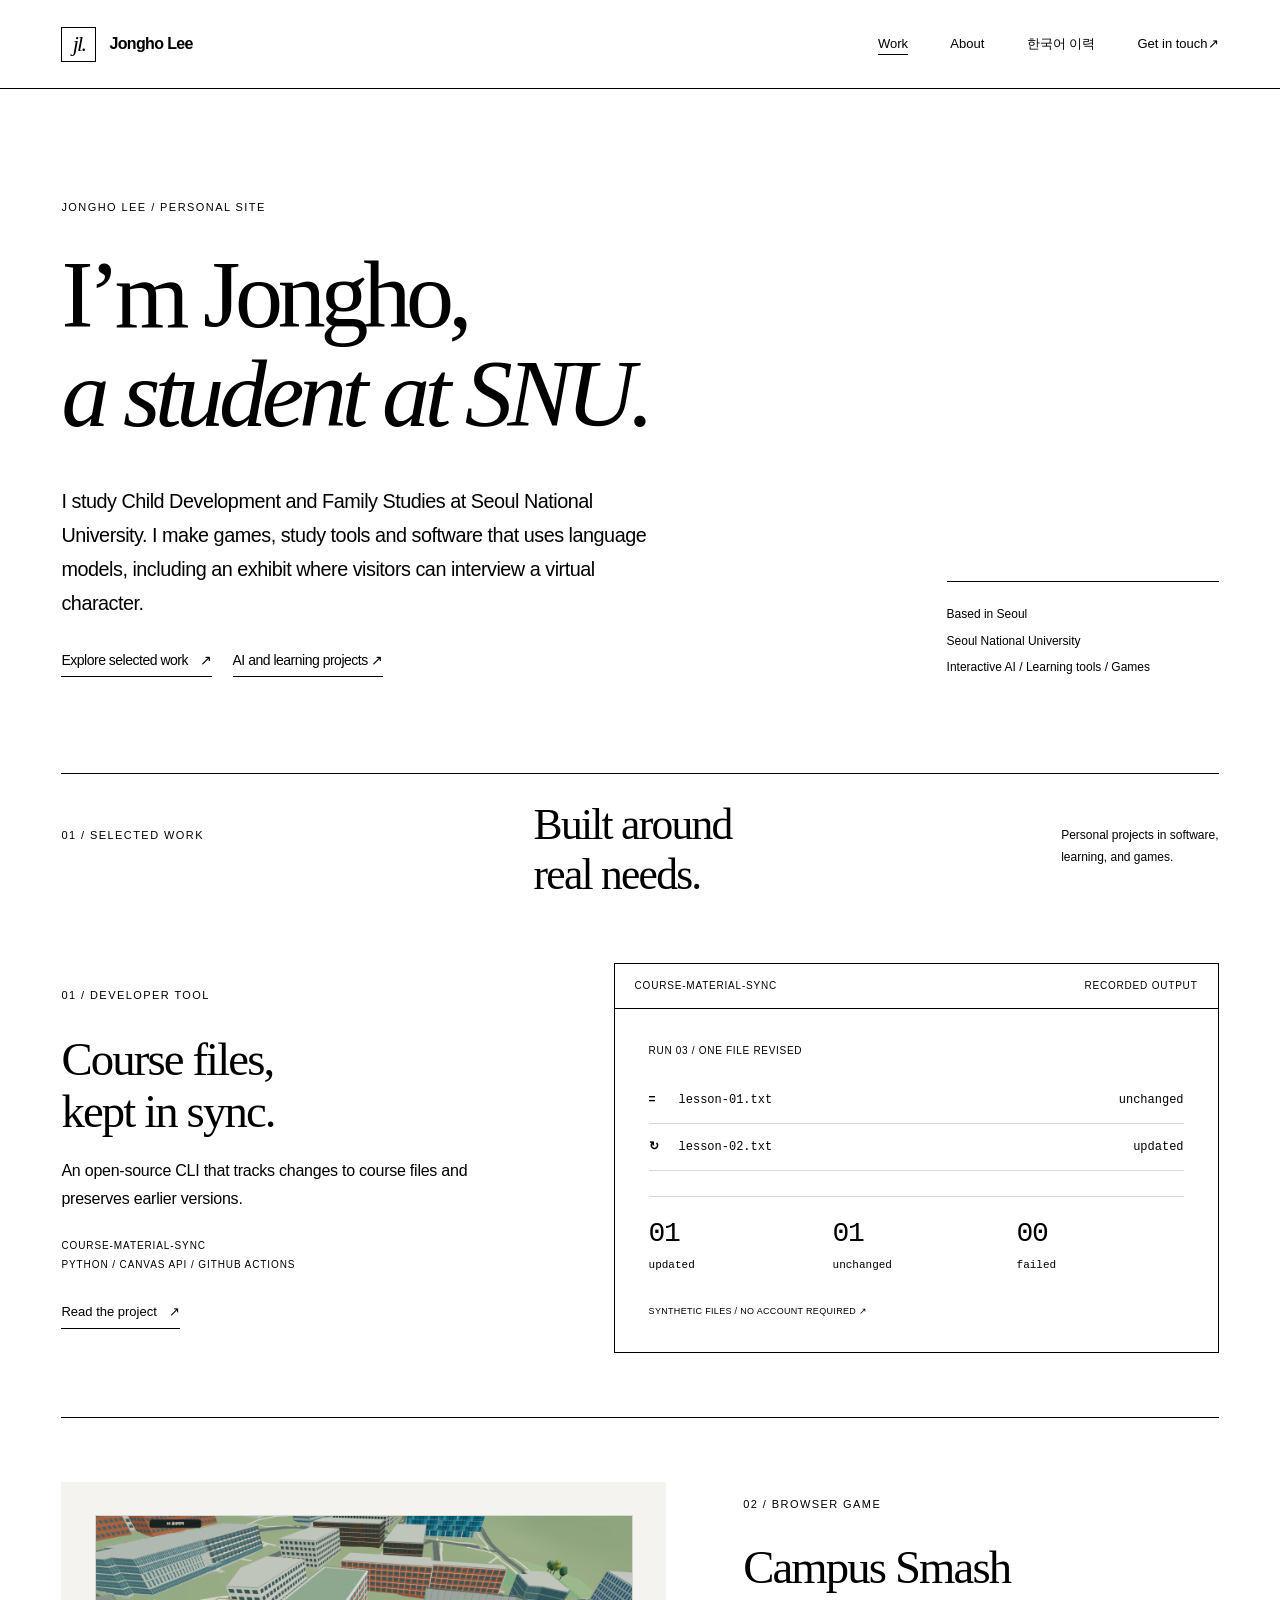
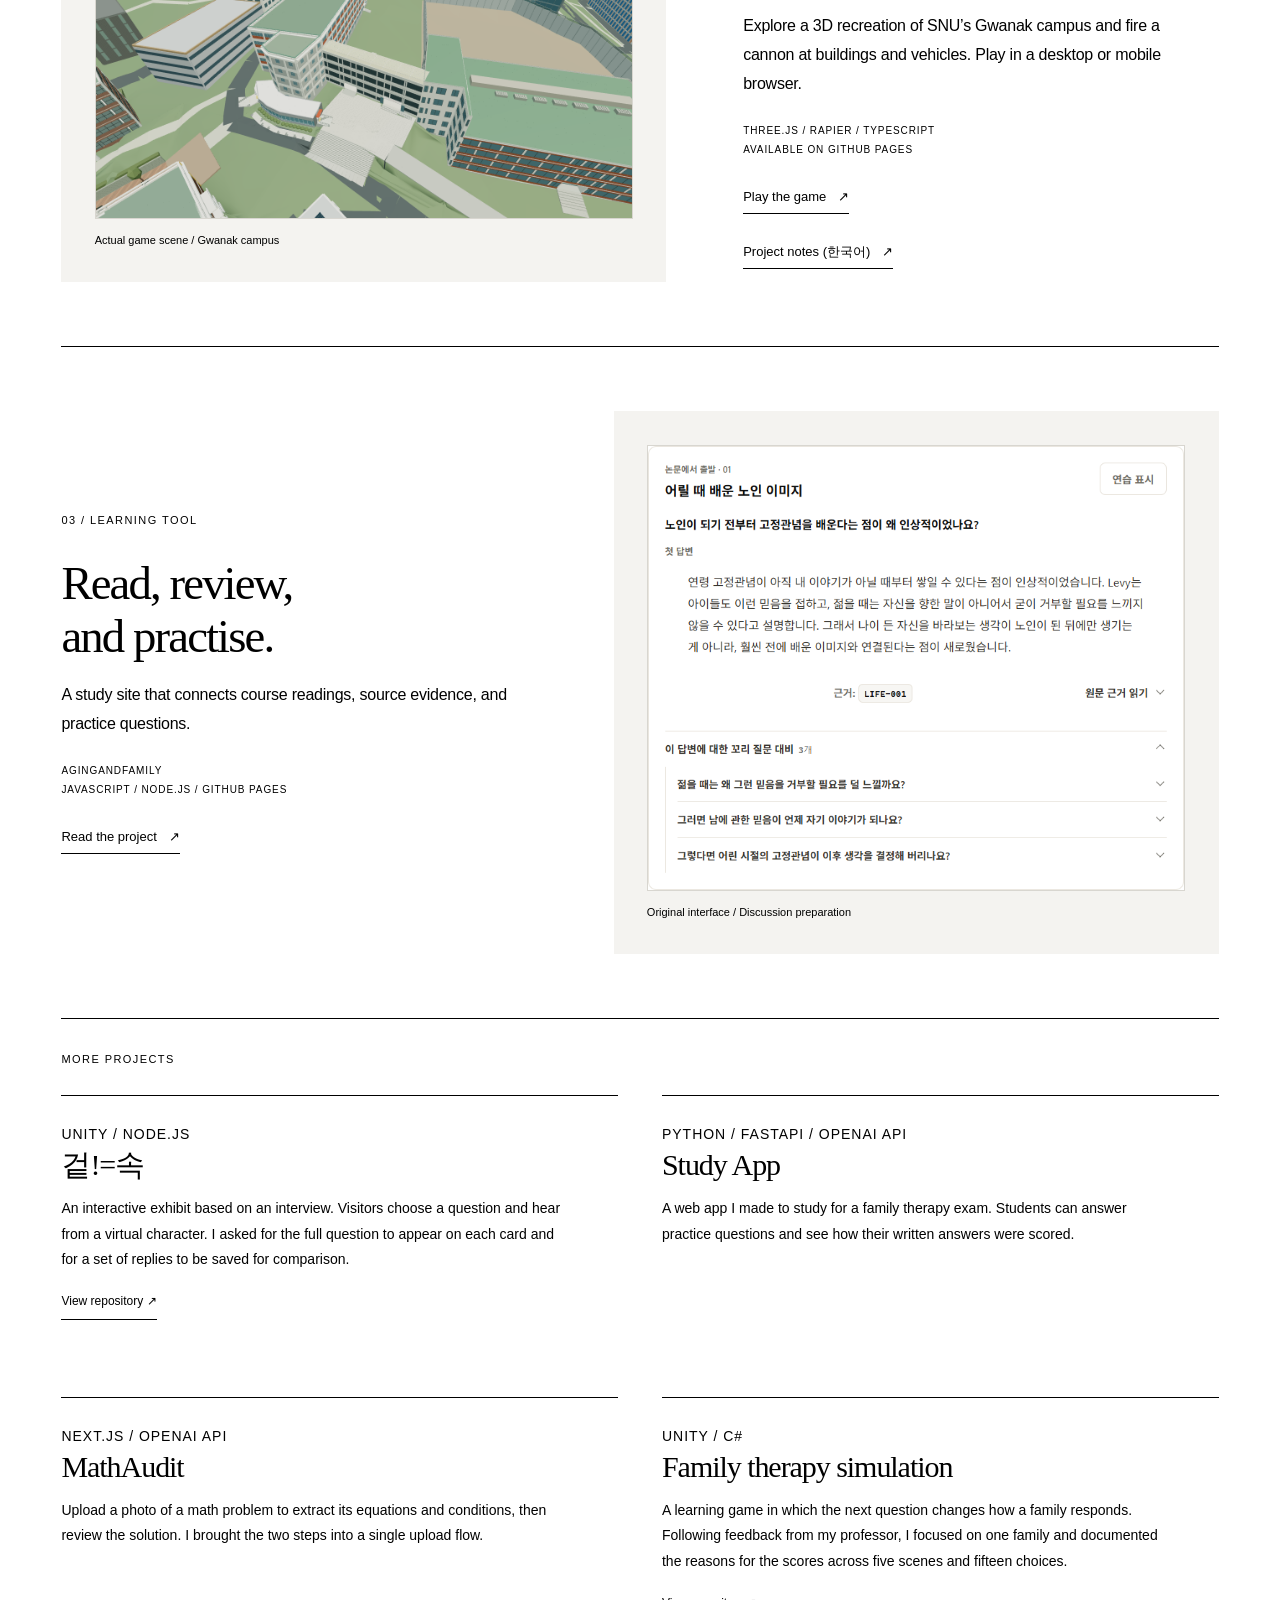
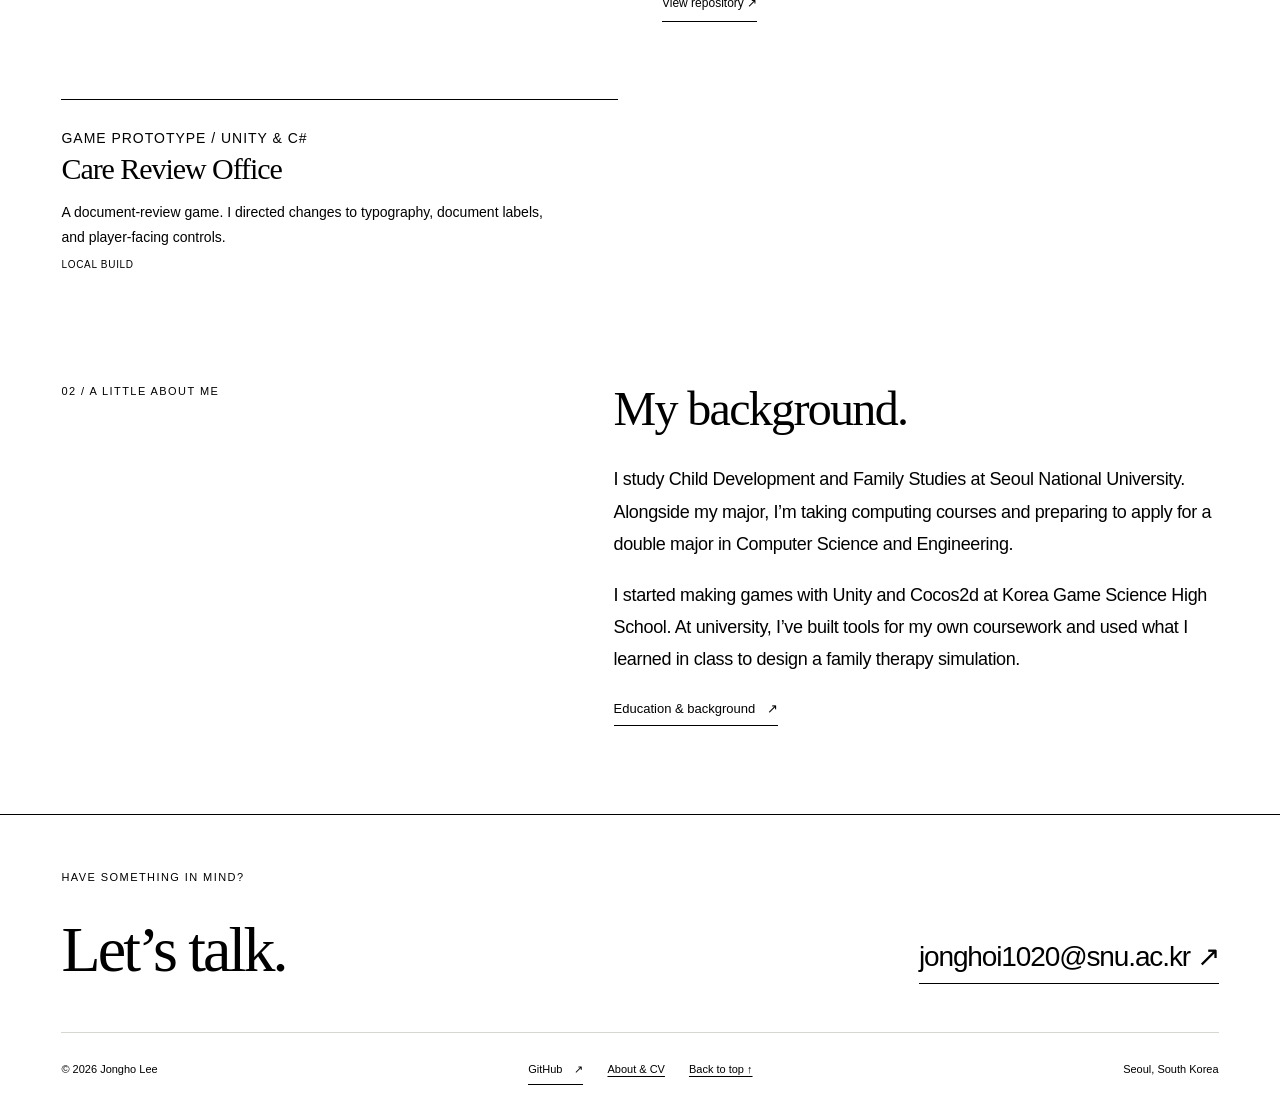
==== commit 0ddcedcb: "Update bilingual portfolio with interactive AI and learning projects" ====
--- a/index.html
+++ b/index.html
@@ -2,7 +2,7 @@
 <html lang="en"><head><meta charset="utf-8"><meta name="viewport" content="width=device-width, initial-scale=1"><meta name="color-scheme" content="light"><meta name="description" content="Jongho Lee: Child Development and Family Studies student at Seoul National University, preparing for a double major in Computer Science and Engineering."><meta name="theme-color" content="#ffffff"><title>Personal site | Jongho Lee</title><link rel="canonical" href="https://jhlee1020lee.github.io/index.html"><meta property="og:type" content="website"><meta property="og:title" content="Personal site | Jongho Lee"><meta property="og:description" content="Jongho Lee: Child Development and Family Studies student at Seoul National University, preparing for a double major in Computer Science and Engineering."><meta property="og:url" content="https://jhlee1020lee.github.io/index.html"><link rel="icon" href="/assets/favicon.svg" type="image/svg+xml"><link rel="stylesheet" href="/assets/site.css"><script src="/assets/site.js" defer></script></head>
 <body><a class="skip-link" href="#main">Skip to content</a><header class="site-header"><div class="wrap"><a class="brand" href="/index.html" aria-label="Jongho Lee home"><span class="brand-monogram" aria-hidden="true">jl.</span><span>Jongho Lee</span></a><button class="menu-toggle" aria-label="Open navigation" aria-expanded="false" aria-controls="site-nav">Menu <span aria-hidden="true">+</span></button><nav class="site-nav" id="site-nav" aria-label="Main navigation"><a href="/index.html#work" aria-current="page">Work</a><a href="/about.html">About</a><a href="/resume.html">한국어 이력</a><a href="mailto:jonghoi1020@snu.ac.kr">Get in touch <span class="arrow" aria-hidden="true">↗</span></a></nav></div></header>
 <main id="main">
-<section class="hero wrap" aria-labelledby="hero-title"><p class="eyebrow">Jongho Lee / Personal site</p><div class="hero-heading"><h1 class="hero-title" id="hero-title">I’m Jongho,<br><em>a student in SNU.</em></h1><figure class="portrait-slot" aria-label="Portrait photo to be added"><span class="small-label">Portrait</span><figcaption>Photo coming soon</figcaption></figure></div><div class="hero-bottom"><div class="hero-intro"><p>I’m majoring in Child Development and Family Studies at Seoul National University and preparing to apply for a double major in Computer Science and Engineering.</p><a class="text-link" href="#work">Explore selected work <span class="arrow" aria-hidden="true">↗</span></a></div><div class="hero-index"><span>Based in Seoul</span><span>Seoul National University</span><span>Learning tools / Software / Games</span></div></div></section>
+<section class="hero wrap" aria-labelledby="hero-title"><p class="eyebrow">Jongho Lee / Personal site</p><div class="hero-heading"><h1 class="hero-title" id="hero-title">I’m Jongho,<br><em>a student at SNU.</em></h1></div><div class="hero-bottom"><div class="hero-intro"><p>I study Child Development and Family Studies at Seoul National University. I make games, study tools and software that uses language models, including an exhibit where visitors can interview a virtual character.</p><a class="text-link" href="#work">Explore selected work <span class="arrow" aria-hidden="true">↗</span></a> <a class="text-link" href="#software-projects">AI and learning projects ↗</a></div><div class="hero-index"><span>Based in Seoul</span><span>Seoul National University</span><span>Interactive AI / Learning tools / Games</span></div></div></section>
 
 <section id="work" class="wrap selected-work" aria-labelledby="work-title"><div class="section-head"><p class="section-kicker">01 / Selected work</p><h2 class="section-title" id="work-title">Built around<br>real needs.</h2><p>Personal projects in software,<br>learning, and games.</p></div>
 <article class="project-row"><div class="project-info"><p class="project-number">01 / Developer tool</p><h3 class="project-title"><a href="/work/course-material-sync.html">Course files,<br>kept in sync.</a></h3><p class="project-description">An open-source CLI that tracks changes to course files and preserves earlier versions.</p><p class="project-meta">course-material-sync<br>Python / Canvas API / GitHub Actions</p><a class="text-link" href="/work/course-material-sync.html">Read the project <span class="arrow" aria-hidden="true">↗</span></a></div><a class="project-visual terminal-preview" href="/work/course-material-sync.html#demo" aria-label="Explore the recorded course-material-sync demo"><div class="terminal-top"><span>course-material-sync</span><span>RECORDED OUTPUT</span></div><div class="terminal-body"><p class="small-label">Run 03 / One file revised</p><div class="terminal-lines"><div class="file-row"><span class="file-status">=</span><span>lesson-01.txt</span><span>unchanged</span></div><div class="file-row"><span class="file-status">↻</span><span>lesson-02.txt</span><span>updated</span></div></div><div class="terminal-summary"><div><strong>01</strong><span>updated</span></div><div><strong>01</strong><span>unchanged</span></div><div><strong>00</strong><span>failed</span></div></div><p class="small-label">Synthetic files / No account required <span aria-hidden="true">↗</span></p></div></a></article>
@@ -11,10 +11,14 @@
 
 <article class="project-row"><div class="project-info"><p class="project-number">03 / Learning tool</p><h3 class="project-title"><a href="/work/aging-and-family.html">Read, review,<br>and practise.</a></h3><p class="project-description">A study site that connects course readings, source evidence, and practice questions.</p><p class="project-meta">AgingAndFamily<br>JavaScript / Node.js / GitHub Pages</p><a class="text-link" href="/work/aging-and-family.html">Read the project <span class="arrow" aria-hidden="true">↗</span></a></div><a class="project-visual image-preview" href="/work/aging-and-family.html" aria-label="Read about AgingAndFamily"><img src="/assets/aging-answer.png" alt="AgingAndFamily’s Korean discussion-preparation card with an answer, source evidence, and follow-up questions." width="744" height="616" loading="lazy"><span class="image-note">Original interface / Discussion preparation</span></a></article>
 
-<div class="other-projects"><p class="section-kicker">Also exploring</p><article class="other-project"><div><p class="small-label">Game prototype / Unity &amp; C#</p><h3 class="other-project-title">Care Review Office</h3></div><p>A document-review game. I directed changes to typography, document labels, and player-facing controls.</p><span class="small-label">Local build</span></article></div></section>
+<div class="other-projects" id="software-projects"><h2 class="section-kicker">More projects</h2><article class="other-project" id="interview"><p class="small-label">Unity / Node.js</p><h3 class="other-project-title">겉!=속</h3><p>An interactive exhibit based on an interview. Visitors choose a question and hear from a virtual character. I asked for the full question to appear on each card and for a set of replies to be saved for comparison.</p><a class="text-link" href="https://github.com/jhlee1020lee/-snu-avatar-chat-prototype">View repository ↗</a></article>
+<article class="other-project" id="study-app"><p class="small-label">Python / FastAPI / OpenAI API</p><h3 class="other-project-title">Study App</h3><p>A web app I made to study for a family therapy exam. Students can answer practice questions and see how their written answers were scored.</p></article>
+<article class="other-project" id="mathaudit"><p class="small-label">Next.js / OpenAI API</p><h3 class="other-project-title">MathAudit</h3><p>Upload a photo of a math problem to extract its equations and conditions, then review the solution. I brought the two steps into a single upload flow.</p></article>
+<article class="other-project" id="therapy"><p class="small-label">Unity / C#</p><h3 class="other-project-title">Family therapy simulation</h3><p>A learning game in which the next question changes how a family responds. Following feedback from my professor, I focused on one family and documented the reasons for the scores across five scenes and fifteen choices.</p><a class="text-link" href="https://github.com/jhlee1020lee/FamilyTherapy">View repository ↗</a></article>
+<article class="other-project"><div><p class="small-label">Game prototype / Unity &amp; C#</p><h3 class="other-project-title">Care Review Office</h3></div><p>A document-review game. I directed changes to typography, document labels, and player-facing controls.</p><span class="small-label">Local build</span></article></div></section>
 
 
 
-<section class="about-teaser wrap"><p class="section-kicker">02 / A little about me</p><div><h2>My background.</h2><p>I study Child Development and Family Studies at Seoul National University. Alongside my major, I’m taking computing courses and preparing to apply for a double major in Computer Science and Engineering.</p><p>I graduated from Korea Game Science High School. My personal projects explore learning tools, software, and games.</p><a class="text-link" href="/about.html">Education &amp; background <span class="arrow" aria-hidden="true">↗</span></a></div></section>
+<section class="about-teaser wrap"><p class="section-kicker">02 / A little about me</p><div><h2>My background.</h2><p>I study Child Development and Family Studies at Seoul National University. Alongside my major, I’m taking computing courses and preparing to apply for a double major in Computer Science and Engineering.</p><p>I started making games with Unity and Cocos2d at Korea Game Science High School. At university, I’ve built tools for my own coursework and used what I learned in class to design a family therapy simulation.</p><a class="text-link" href="/about.html">Education &amp; background <span class="arrow" aria-hidden="true">↗</span></a></div></section>
 </main>
 <footer class="site-footer"><div class="wrap"><div class="footer-top"><div><p class="eyebrow">Have something in mind?</p><h2 class="footer-title">Let’s talk.</h2></div><a class="contact-link" href="mailto:jonghoi1020@snu.ac.kr">jonghoi1020@snu.ac.kr <span class="arrow" aria-hidden="true">↗</span></a></div><div class="footer-bottom"><p>© 2026 Jongho Lee</p><div class="footer-links"><a class="text-link" href="https://github.com/jhlee1020lee" target="_blank" rel="noopener noreferrer">GitHub <span class="arrow" aria-hidden="true">↗</span><span class="sr-only"> (opens in a new tab)</span></a><a href="/about.html">About &amp; CV</a><a href="#main">Back to top ↑</a></div><p>Seoul, South Korea</p></div></div></footer></body></html>
--- a/assets/site.css
+++ b/assets/site.css
@@ -1783,3 +1783,5 @@
     margin-top: 30px;
   }
 }
+
+.hero-intro .text-link + .text-link { margin-inline-start: 1rem; }
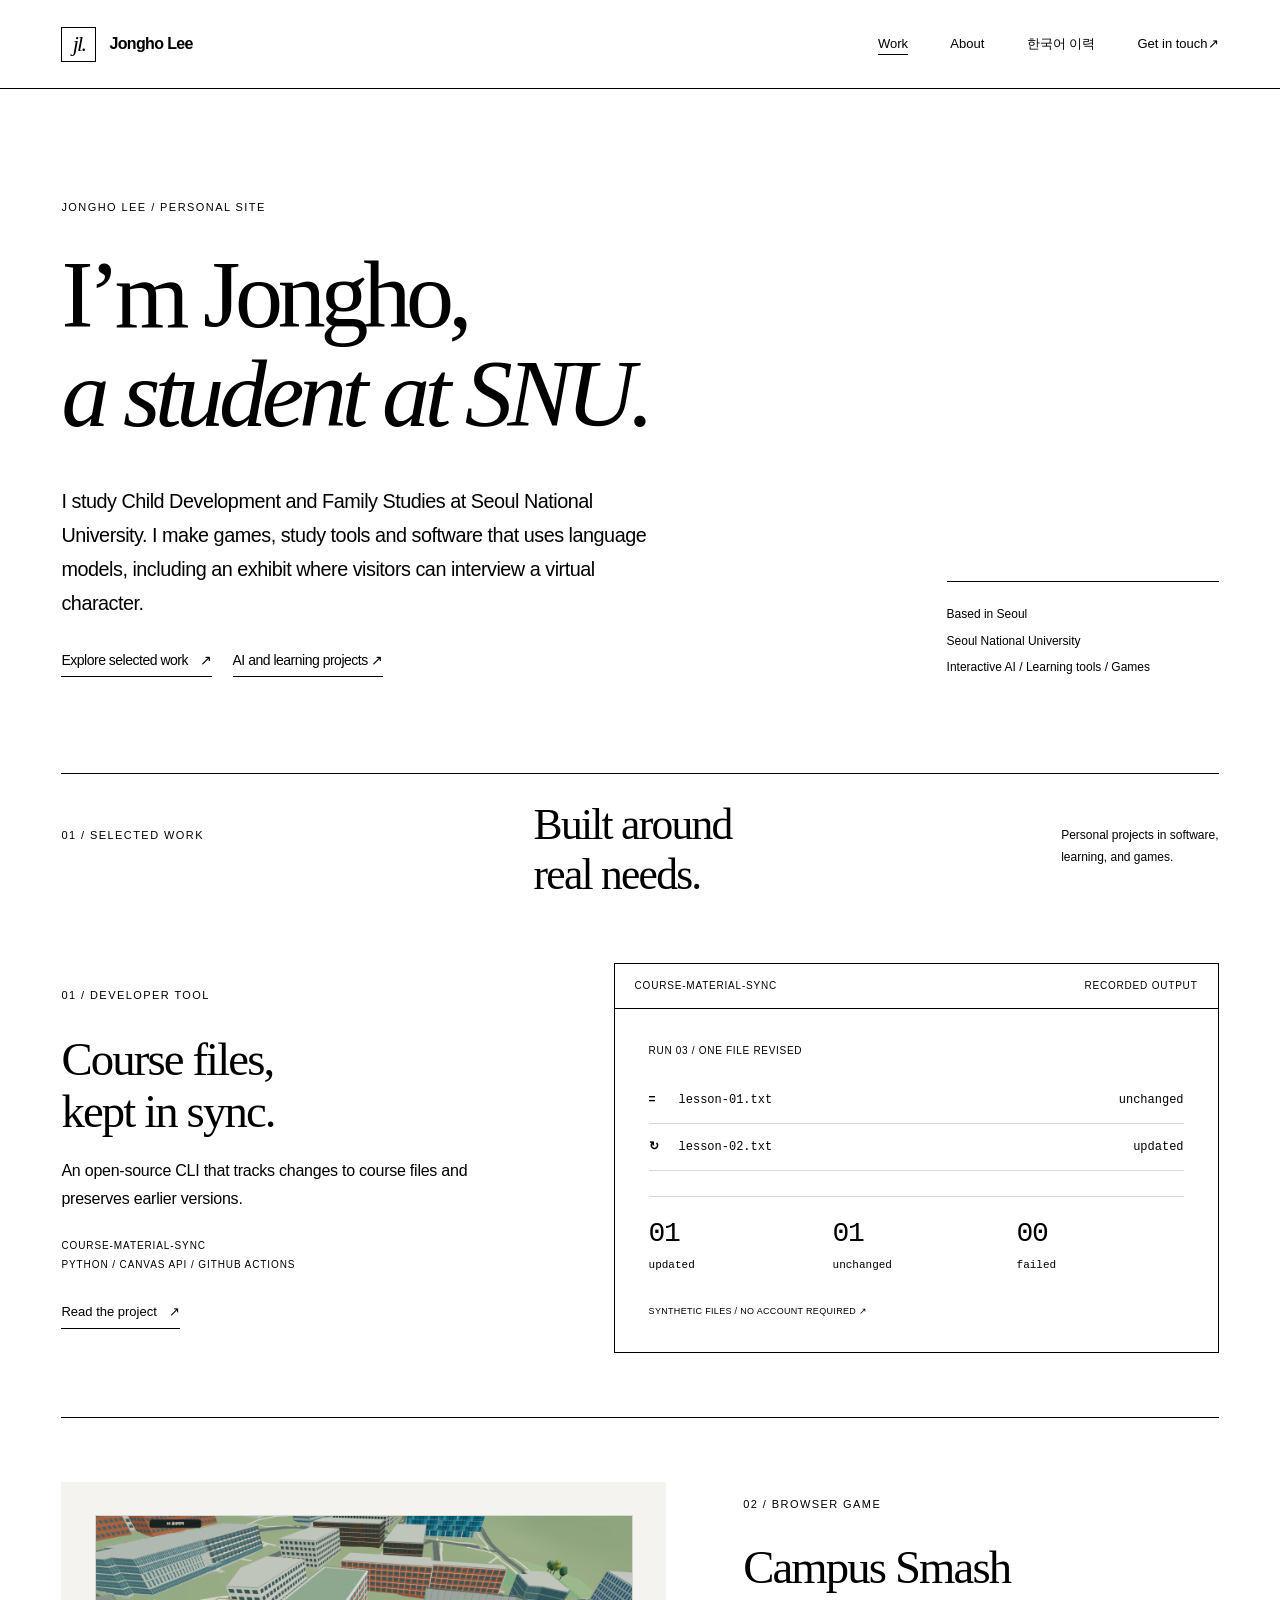
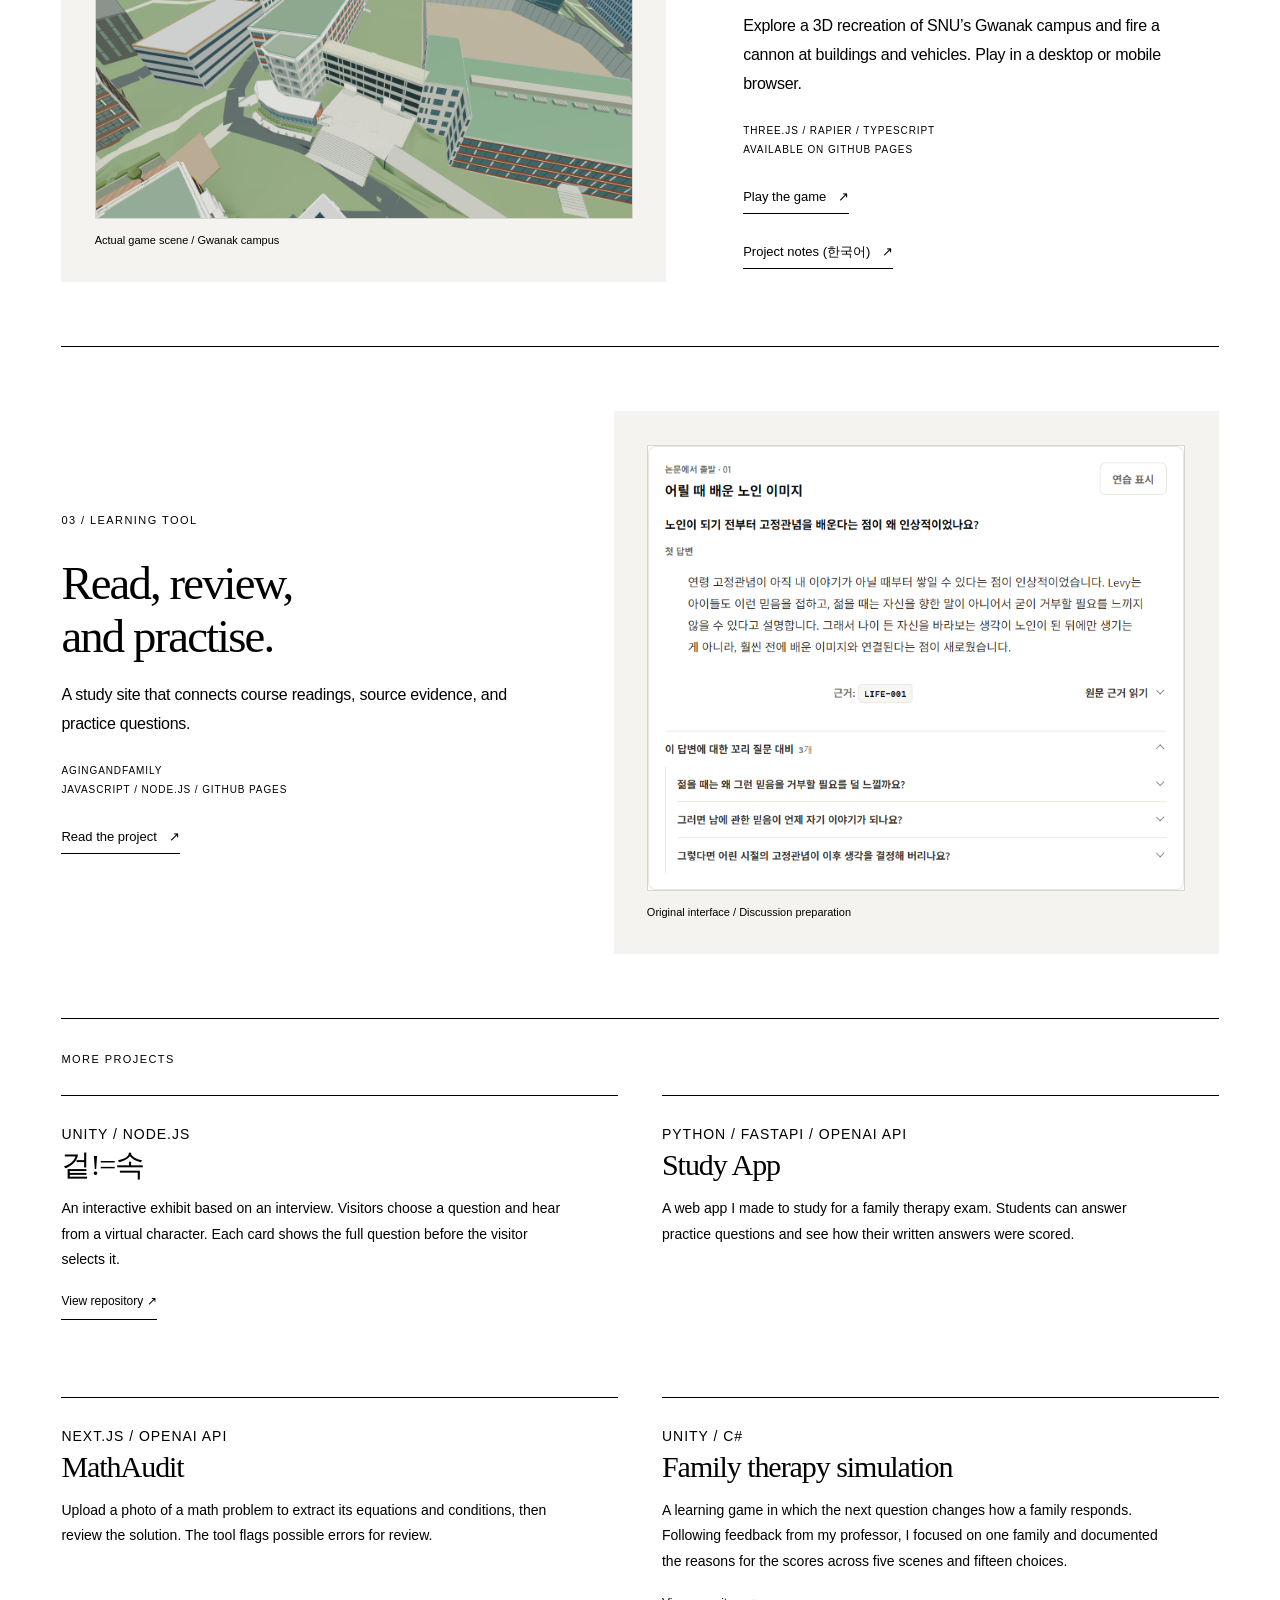
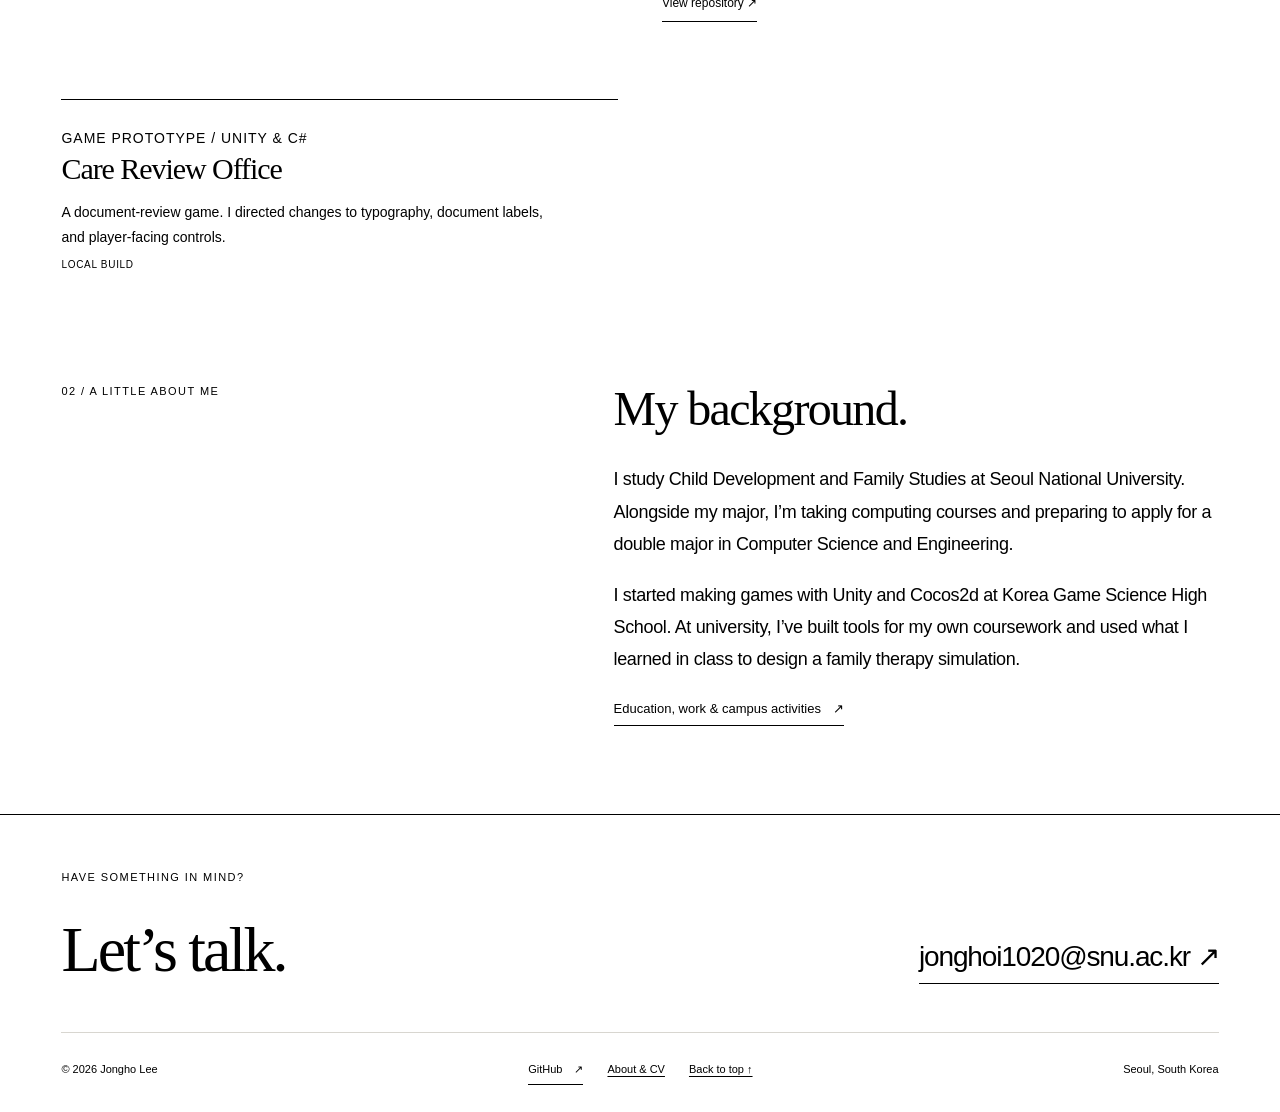
==== commit 54200d37: "Update portfolio projects, education and work history" ====
--- a/index.html
+++ b/index.html
@@ -11,14 +11,14 @@
 
 <article class="project-row"><div class="project-info"><p class="project-number">03 / Learning tool</p><h3 class="project-title"><a href="/work/aging-and-family.html">Read, review,<br>and practise.</a></h3><p class="project-description">A study site that connects course readings, source evidence, and practice questions.</p><p class="project-meta">AgingAndFamily<br>JavaScript / Node.js / GitHub Pages</p><a class="text-link" href="/work/aging-and-family.html">Read the project <span class="arrow" aria-hidden="true">↗</span></a></div><a class="project-visual image-preview" href="/work/aging-and-family.html" aria-label="Read about AgingAndFamily"><img src="/assets/aging-answer.png" alt="AgingAndFamily’s Korean discussion-preparation card with an answer, source evidence, and follow-up questions." width="744" height="616" loading="lazy"><span class="image-note">Original interface / Discussion preparation</span></a></article>
 
-<div class="other-projects" id="software-projects"><h2 class="section-kicker">More projects</h2><article class="other-project" id="interview"><p class="small-label">Unity / Node.js</p><h3 class="other-project-title">겉!=속</h3><p>An interactive exhibit based on an interview. Visitors choose a question and hear from a virtual character. I asked for the full question to appear on each card and for a set of replies to be saved for comparison.</p><a class="text-link" href="https://github.com/jhlee1020lee/-snu-avatar-chat-prototype">View repository ↗</a></article>
+<div class="other-projects" id="software-projects"><h2 class="section-kicker">More projects</h2><article class="other-project" id="interview"><p class="small-label">Unity / Node.js</p><h3 class="other-project-title">겉!=속</h3><p>An interactive exhibit based on an interview. Visitors choose a question and hear from a virtual character. Each card shows the full question before the visitor selects it.</p><a class="text-link" href="https://github.com/jhlee1020lee/-snu-avatar-chat-prototype">View repository ↗</a></article>
 <article class="other-project" id="study-app"><p class="small-label">Python / FastAPI / OpenAI API</p><h3 class="other-project-title">Study App</h3><p>A web app I made to study for a family therapy exam. Students can answer practice questions and see how their written answers were scored.</p></article>
-<article class="other-project" id="mathaudit"><p class="small-label">Next.js / OpenAI API</p><h3 class="other-project-title">MathAudit</h3><p>Upload a photo of a math problem to extract its equations and conditions, then review the solution. I brought the two steps into a single upload flow.</p></article>
+<article class="other-project" id="mathaudit"><p class="small-label">Next.js / OpenAI API</p><h3 class="other-project-title">MathAudit</h3><p>Upload a photo of a math problem to extract its equations and conditions, then review the solution. The tool flags possible errors for review.</p></article>
 <article class="other-project" id="therapy"><p class="small-label">Unity / C#</p><h3 class="other-project-title">Family therapy simulation</h3><p>A learning game in which the next question changes how a family responds. Following feedback from my professor, I focused on one family and documented the reasons for the scores across five scenes and fifteen choices.</p><a class="text-link" href="https://github.com/jhlee1020lee/FamilyTherapy">View repository ↗</a></article>
 <article class="other-project"><div><p class="small-label">Game prototype / Unity &amp; C#</p><h3 class="other-project-title">Care Review Office</h3></div><p>A document-review game. I directed changes to typography, document labels, and player-facing controls.</p><span class="small-label">Local build</span></article></div></section>
 
 
 
-<section class="about-teaser wrap"><p class="section-kicker">02 / A little about me</p><div><h2>My background.</h2><p>I study Child Development and Family Studies at Seoul National University. Alongside my major, I’m taking computing courses and preparing to apply for a double major in Computer Science and Engineering.</p><p>I started making games with Unity and Cocos2d at Korea Game Science High School. At university, I’ve built tools for my own coursework and used what I learned in class to design a family therapy simulation.</p><a class="text-link" href="/about.html">Education &amp; background <span class="arrow" aria-hidden="true">↗</span></a></div></section>
+<section class="about-teaser wrap"><p class="section-kicker">02 / A little about me</p><div><h2>My background.</h2><p>I study Child Development and Family Studies at Seoul National University. Alongside my major, I’m taking computing courses and preparing to apply for a double major in Computer Science and Engineering.</p><p>I started making games with Unity and Cocos2d at Korea Game Science High School. At university, I’ve built tools for my own coursework and used what I learned in class to design a family therapy simulation.</p><a class="text-link" href="/about.html">Education, work &amp; campus activities <span class="arrow" aria-hidden="true">↗</span></a></div></section>
 </main>
 <footer class="site-footer"><div class="wrap"><div class="footer-top"><div><p class="eyebrow">Have something in mind?</p><h2 class="footer-title">Let’s talk.</h2></div><a class="contact-link" href="mailto:jonghoi1020@snu.ac.kr">jonghoi1020@snu.ac.kr <span class="arrow" aria-hidden="true">↗</span></a></div><div class="footer-bottom"><p>© 2026 Jongho Lee</p><div class="footer-links"><a class="text-link" href="https://github.com/jhlee1020lee" target="_blank" rel="noopener noreferrer">GitHub <span class="arrow" aria-hidden="true">↗</span><span class="sr-only"> (opens in a new tab)</span></a><a href="/about.html">About &amp; CV</a><a href="#main">Back to top ↑</a></div><p>Seoul, South Korea</p></div></div></footer></body></html>
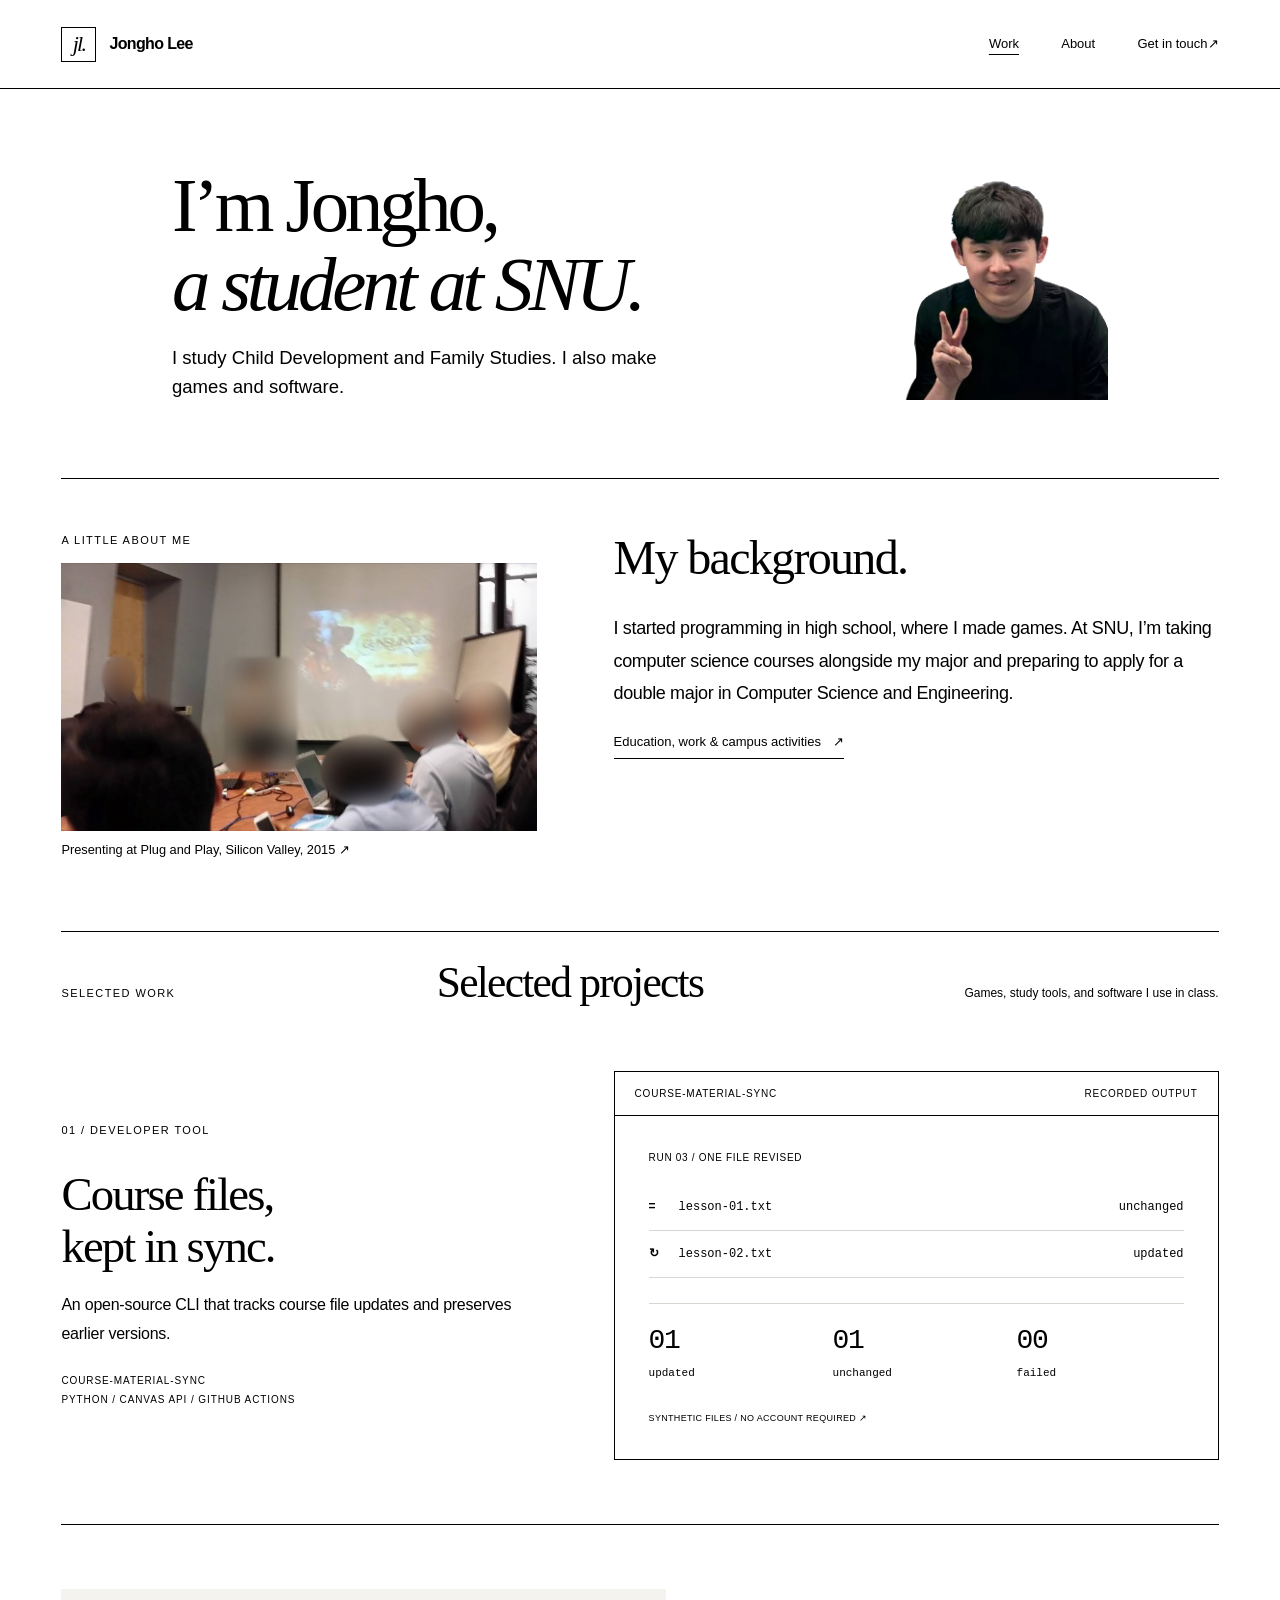
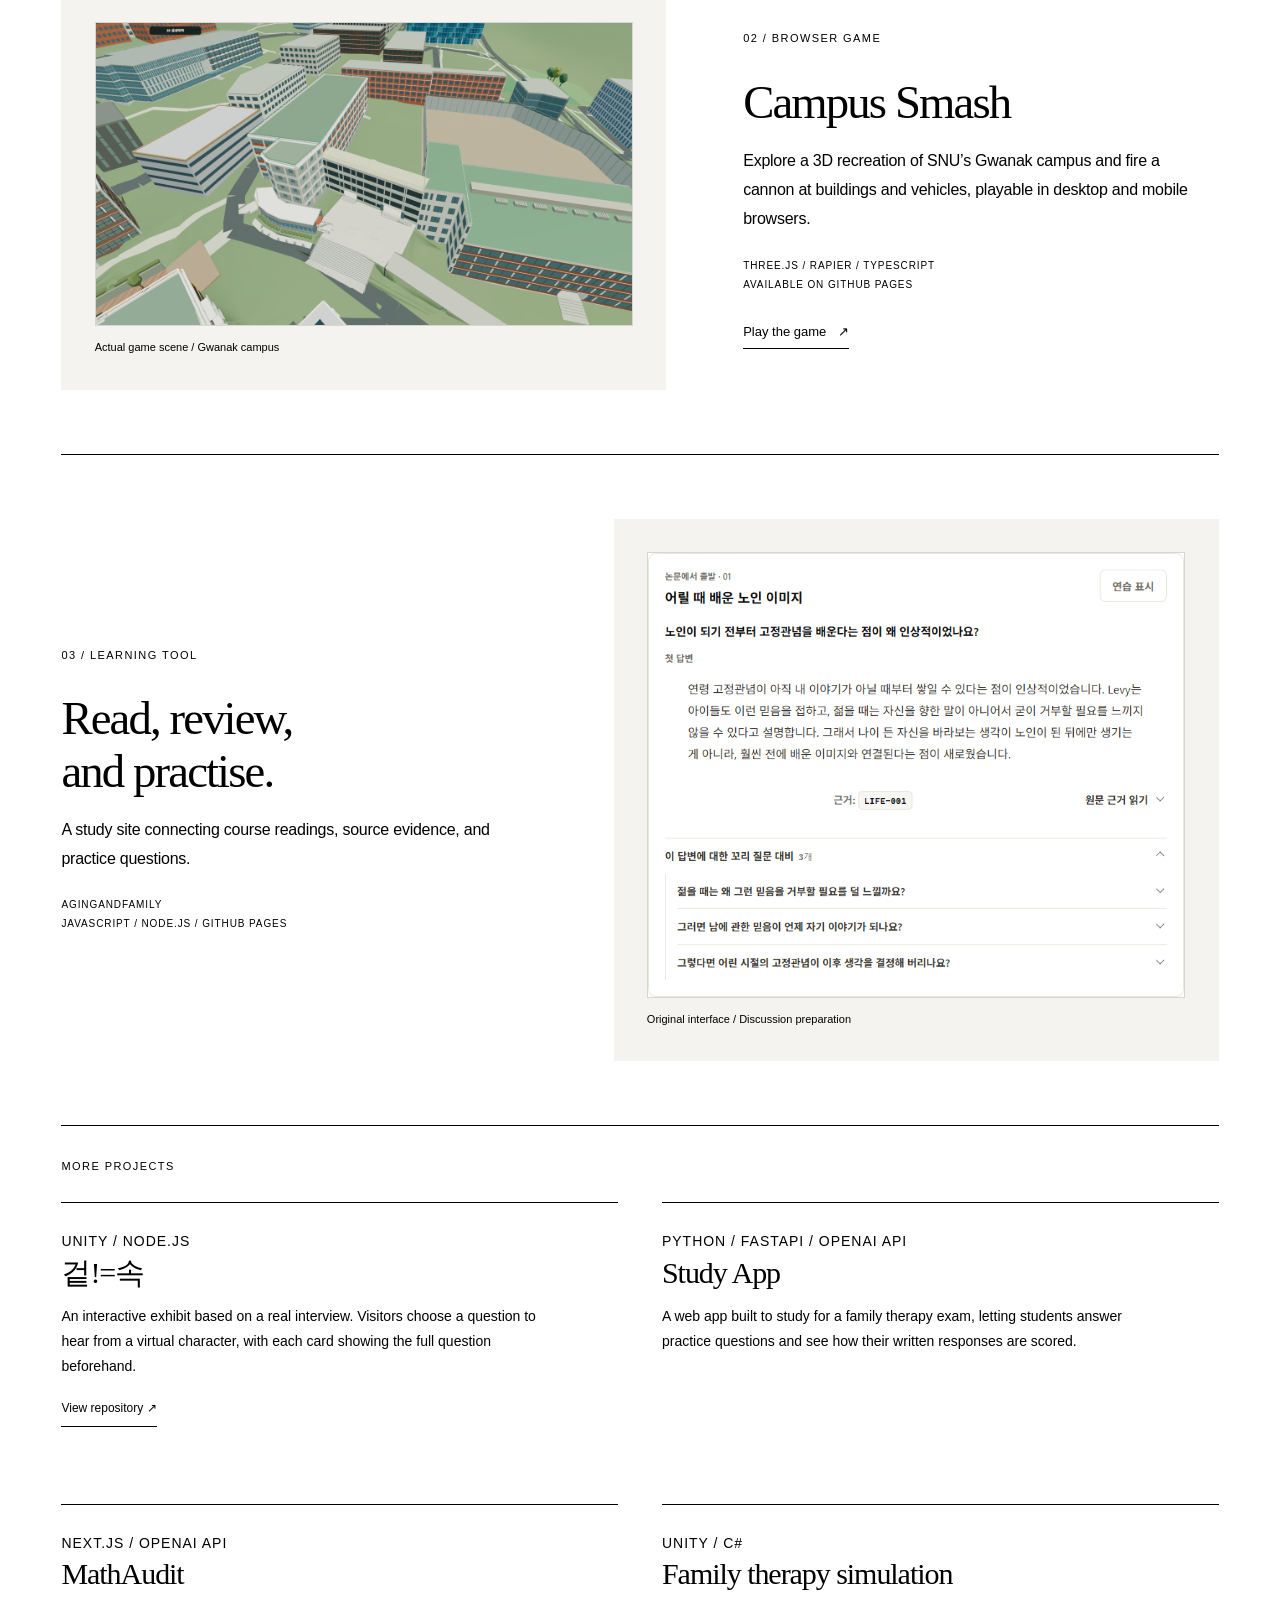
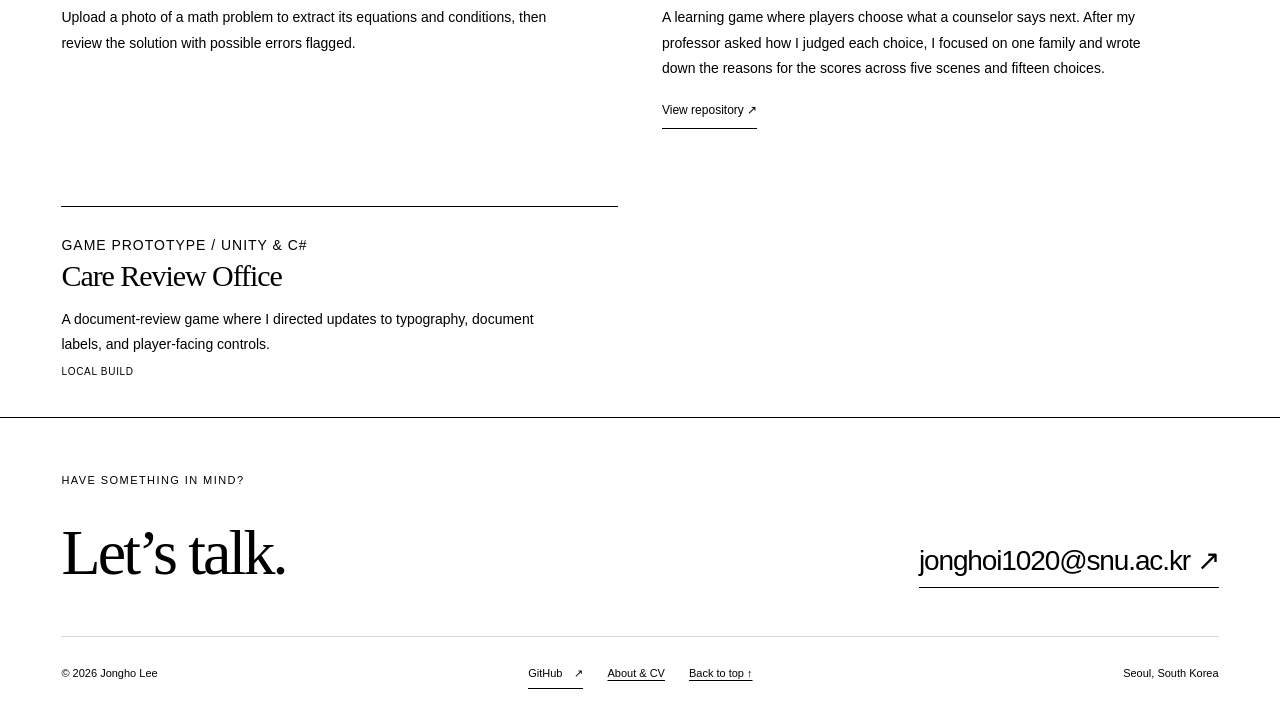
==== commit 1fba621e: "Publish revised portfolio, personal introduction and presentation photos" ====
--- a/index.html
+++ b/index.html
@@ -1,24 +1,58 @@
-<!doctype html>
-<html lang="en"><head><meta charset="utf-8"><meta name="viewport" content="width=device-width, initial-scale=1"><meta name="color-scheme" content="light"><meta name="description" content="Jongho Lee: Child Development and Family Studies student at Seoul National University, preparing for a double major in Computer Science and Engineering."><meta name="theme-color" content="#ffffff"><title>Personal site | Jongho Lee</title><link rel="canonical" href="https://jhlee1020lee.github.io/index.html"><meta property="og:type" content="website"><meta property="og:title" content="Personal site | Jongho Lee"><meta property="og:description" content="Jongho Lee: Child Development and Family Studies student at Seoul National University, preparing for a double major in Computer Science and Engineering."><meta property="og:url" content="https://jhlee1020lee.github.io/index.html"><link rel="icon" href="/assets/favicon.svg" type="image/svg+xml"><link rel="stylesheet" href="/assets/site.css"><script src="/assets/site.js" defer></script></head>
-<body><a class="skip-link" href="#main">Skip to content</a><header class="site-header"><div class="wrap"><a class="brand" href="/index.html" aria-label="Jongho Lee home"><span class="brand-monogram" aria-hidden="true">jl.</span><span>Jongho Lee</span></a><button class="menu-toggle" aria-label="Open navigation" aria-expanded="false" aria-controls="site-nav">Menu <span aria-hidden="true">+</span></button><nav class="site-nav" id="site-nav" aria-label="Main navigation"><a href="/index.html#work" aria-current="page">Work</a><a href="/about.html">About</a><a href="/resume.html">한국어 이력</a><a href="mailto:jonghoi1020@snu.ac.kr">Get in touch <span class="arrow" aria-hidden="true">↗</span></a></nav></div></header>
-<main id="main">
-<section class="hero wrap" aria-labelledby="hero-title"><p class="eyebrow">Jongho Lee / Personal site</p><div class="hero-heading"><h1 class="hero-title" id="hero-title">I’m Jongho,<br><em>a student at SNU.</em></h1></div><div class="hero-bottom"><div class="hero-intro"><p>I study Child Development and Family Studies at Seoul National University. I make games, study tools and software that uses language models, including an exhibit where visitors can interview a virtual character.</p><a class="text-link" href="#work">Explore selected work <span class="arrow" aria-hidden="true">↗</span></a> <a class="text-link" href="#software-projects">AI and learning projects ↗</a></div><div class="hero-index"><span>Based in Seoul</span><span>Seoul National University</span><span>Interactive AI / Learning tools / Games</span></div></div></section>
-
-<section id="work" class="wrap selected-work" aria-labelledby="work-title"><div class="section-head"><p class="section-kicker">01 / Selected work</p><h2 class="section-title" id="work-title">Built around<br>real needs.</h2><p>Personal projects in software,<br>learning, and games.</p></div>
-<article class="project-row"><div class="project-info"><p class="project-number">01 / Developer tool</p><h3 class="project-title"><a href="/work/course-material-sync.html">Course files,<br>kept in sync.</a></h3><p class="project-description">An open-source CLI that tracks changes to course files and preserves earlier versions.</p><p class="project-meta">course-material-sync<br>Python / Canvas API / GitHub Actions</p><a class="text-link" href="/work/course-material-sync.html">Read the project <span class="arrow" aria-hidden="true">↗</span></a></div><a class="project-visual terminal-preview" href="/work/course-material-sync.html#demo" aria-label="Explore the recorded course-material-sync demo"><div class="terminal-top"><span>course-material-sync</span><span>RECORDED OUTPUT</span></div><div class="terminal-body"><p class="small-label">Run 03 / One file revised</p><div class="terminal-lines"><div class="file-row"><span class="file-status">=</span><span>lesson-01.txt</span><span>unchanged</span></div><div class="file-row"><span class="file-status">↻</span><span>lesson-02.txt</span><span>updated</span></div></div><div class="terminal-summary"><div><strong>01</strong><span>updated</span></div><div><strong>01</strong><span>unchanged</span></div><div><strong>00</strong><span>failed</span></div></div><p class="small-label">Synthetic files / No account required <span aria-hidden="true">↗</span></p></div></a></article>
-
-<article class="project-row project-row-reverse" id="school-crash"><div class="project-info"><p class="project-number">02 / Browser game</p><h3 class="project-title">Campus Smash</h3><p class="project-description">Explore a 3D recreation of SNU’s Gwanak campus and fire a cannon at buildings and vehicles. Play in a desktop or mobile browser.</p><p class="project-meta">Three.js / Rapier / TypeScript<br>Available on GitHub Pages</p><a class="text-link" href="https://campus-smash-game.github.io/3d-School_Crash/" target="_blank" rel="noopener noreferrer">Play the game <span class="arrow" aria-hidden="true">↗</span><span class="sr-only"> (opens in a new tab)</span></a><br><a class="text-link" href="/resume.html#campus">Project notes (한국어) <span class="arrow" aria-hidden="true">↗</span></a></div><a class="project-visual image-preview" href="https://campus-smash-game.github.io/3d-School_Crash/" aria-label="Play Campus Smash"><img src="/assets/campus-smash.png" alt="Campus Smash game scene showing engineering buildings on Gwanak campus" width="1280" height="720" loading="lazy"><span class="image-note">Actual game scene / Gwanak campus</span></a></article>
-
-<article class="project-row"><div class="project-info"><p class="project-number">03 / Learning tool</p><h3 class="project-title"><a href="/work/aging-and-family.html">Read, review,<br>and practise.</a></h3><p class="project-description">A study site that connects course readings, source evidence, and practice questions.</p><p class="project-meta">AgingAndFamily<br>JavaScript / Node.js / GitHub Pages</p><a class="text-link" href="/work/aging-and-family.html">Read the project <span class="arrow" aria-hidden="true">↗</span></a></div><a class="project-visual image-preview" href="/work/aging-and-family.html" aria-label="Read about AgingAndFamily"><img src="/assets/aging-answer.png" alt="AgingAndFamily’s Korean discussion-preparation card with an answer, source evidence, and follow-up questions." width="744" height="616" loading="lazy"><span class="image-note">Original interface / Discussion preparation</span></a></article>
-
-<div class="other-projects" id="software-projects"><h2 class="section-kicker">More projects</h2><article class="other-project" id="interview"><p class="small-label">Unity / Node.js</p><h3 class="other-project-title">겉!=속</h3><p>An interactive exhibit based on an interview. Visitors choose a question and hear from a virtual character. Each card shows the full question before the visitor selects it.</p><a class="text-link" href="https://github.com/jhlee1020lee/-snu-avatar-chat-prototype">View repository ↗</a></article>
-<article class="other-project" id="study-app"><p class="small-label">Python / FastAPI / OpenAI API</p><h3 class="other-project-title">Study App</h3><p>A web app I made to study for a family therapy exam. Students can answer practice questions and see how their written answers were scored.</p></article>
-<article class="other-project" id="mathaudit"><p class="small-label">Next.js / OpenAI API</p><h3 class="other-project-title">MathAudit</h3><p>Upload a photo of a math problem to extract its equations and conditions, then review the solution. The tool flags possible errors for review.</p></article>
-<article class="other-project" id="therapy"><p class="small-label">Unity / C#</p><h3 class="other-project-title">Family therapy simulation</h3><p>A learning game in which the next question changes how a family responds. Following feedback from my professor, I focused on one family and documented the reasons for the scores across five scenes and fifteen choices.</p><a class="text-link" href="https://github.com/jhlee1020lee/FamilyTherapy">View repository ↗</a></article>
-<article class="other-project"><div><p class="small-label">Game prototype / Unity &amp; C#</p><h3 class="other-project-title">Care Review Office</h3></div><p>A document-review game. I directed changes to typography, document labels, and player-facing controls.</p><span class="small-label">Local build</span></article></div></section>
-
-
-
-<section class="about-teaser wrap"><p class="section-kicker">02 / A little about me</p><div><h2>My background.</h2><p>I study Child Development and Family Studies at Seoul National University. Alongside my major, I’m taking computing courses and preparing to apply for a double major in Computer Science and Engineering.</p><p>I started making games with Unity and Cocos2d at Korea Game Science High School. At university, I’ve built tools for my own coursework and used what I learned in class to design a family therapy simulation.</p><a class="text-link" href="/about.html">Education, work &amp; campus activities <span class="arrow" aria-hidden="true">↗</span></a></div></section>
-</main>
-<footer class="site-footer"><div class="wrap"><div class="footer-top"><div><p class="eyebrow">Have something in mind?</p><h2 class="footer-title">Let’s talk.</h2></div><a class="contact-link" href="mailto:jonghoi1020@snu.ac.kr">jonghoi1020@snu.ac.kr <span class="arrow" aria-hidden="true">↗</span></a></div><div class="footer-bottom"><p>© 2026 Jongho Lee</p><div class="footer-links"><a class="text-link" href="https://github.com/jhlee1020lee" target="_blank" rel="noopener noreferrer">GitHub <span class="arrow" aria-hidden="true">↗</span><span class="sr-only"> (opens in a new tab)</span></a><a href="/about.html">About &amp; CV</a><a href="#main">Back to top ↑</a></div><p>Seoul, South Korea</p></div></div></footer></body></html>+<!doctype html>
+<html lang="en"><head><meta charset="utf-8"><meta name="viewport" content="width=device-width, initial-scale=1"><meta name="color-scheme" content="light"><meta name="description" content="Jongho Lee: Child Development and Family Studies student at Seoul National University, preparing for a double major in Computer Science and Engineering."><meta name="theme-color" content="#ffffff"><title>Personal site | Jongho Lee</title><link rel="canonical" href="https://jhlee1020lee.github.io/index.html"><meta property="og:type" content="website"><meta property="og:title" content="Personal site | Jongho Lee"><meta property="og:description" content="Jongho Lee: Child Development and Family Studies student at Seoul National University, preparing for a double major in Computer Science and Engineering."><meta property="og:url" content="https://jhlee1020lee.github.io/index.html"><link rel="icon" href="assets/favicon.svg" type="image/svg+xml"><link rel="stylesheet" href="assets/site.css"><script src="assets/site.js" defer></script></head>+
+<body><a class="skip-link" href="#main">Skip to content</a><header class="site-header"><div class="wrap"><a class="brand" href="index.html" aria-label="Jongho Lee home"><span class="brand-monogram" aria-hidden="true">jl.</span><span>Jongho Lee</span></a><button class="menu-toggle" aria-label="Open navigation" aria-expanded="false" aria-controls="site-nav">Menu <span aria-hidden="true">+</span></button><nav class="site-nav" id="site-nav" aria-label="Main navigation"><a href="index.html#work" aria-current="page">Work</a><a href="about.html">About</a><a href="mailto:jonghoi1020@snu.ac.kr">Get in touch <span class="arrow" aria-hidden="true">↗</span></a></nav></div></header>+
+<main id="main">+
+<section class="hero wrap home-intro" aria-labelledby="hero-title">
+  <div class="home-heading">
+    <h1 class="hero-title" id="hero-title">I’m Jongho,<br><em>a student at SNU.</em></h1>
+    <p class="home-summary">I study Child Development and Family Studies. I also make games and software.</p>
+  </div>
+  <img class="home-portrait" src="assets/jongho-jeju.png" alt="Jongho smiling and making a peace sign in Jeju" width="448" height="484">
+</section>+
++
+<section class="about-teaser wrap"><figure class="home-pitch">
+  <p class="section-kicker">A little about me</p>
+  <a href="about.html#plug-and-play"><img src="assets/plug-and-play-2015.jpg" alt="Presenting a horseback riding game to investors at Plug and Play in Silicon Valley, July 2015" width="679" height="382" loading="lazy"></a>
+<figcaption><a href="about.html#plug-and-play">Presenting at Plug and Play, Silicon Valley, 2015 <span aria-hidden="true">↗</span></a></figcaption>
+</figure><div><h2>My background.</h2><p>I started programming in high school, where I made games. At SNU, I’m taking computer science courses alongside my major and preparing to apply for a double major in Computer Science and Engineering.</p><a class="text-link" href="about.html">Education, work &amp; campus activities <span class="arrow" aria-hidden="true">↗</span></a></div></section>
+
+<section id="work" class="wrap selected-work" aria-labelledby="work-title"><div class="section-head"><p class="section-kicker">Selected work</p><h2 class="section-title" id="work-title">Selected projects</h2><p>Games, study tools, and software I use in class.</p></div>+
+<article class="project-row"><div class="project-info"><p class="project-number">01 / Developer tool</p><h3 class="project-title"><a href="work/course-material-sync.html">Course files,<br>kept in sync.</a></h3><p class="project-description">An open-source CLI that tracks course file updates and preserves earlier versions.</p><p class="project-meta">course-material-sync<br>Python / Canvas API / GitHub Actions</p></div><a class="project-visual terminal-preview" href="work/course-material-sync.html#demo" aria-label="Explore the recorded course-material-sync demo"><div class="terminal-top"><span>course-material-sync</span><span>RECORDED OUTPUT</span></div><div class="terminal-body"><p class="small-label">Run 03 / One file revised</p><div class="terminal-lines"><div class="file-row"><span class="file-status">=</span><span>lesson-01.txt</span><span>unchanged</span></div><div class="file-row"><span class="file-status">↻</span><span>lesson-02.txt</span><span>updated</span></div></div><div class="terminal-summary"><div><strong>01</strong><span>updated</span></div><div><strong>01</strong><span>unchanged</span></div><div><strong>00</strong><span>failed</span></div></div><p class="small-label">Synthetic files / No account required <span aria-hidden="true">↗</span></p></div></a></article>+
++
+<article class="project-row project-row-reverse" id="school-crash"><div class="project-info"><p class="project-number">02 / Browser game</p><h3 class="project-title">Campus Smash</h3><p class="project-description">Explore a 3D recreation of SNU’s Gwanak campus and fire a cannon at buildings and vehicles, playable in desktop and mobile browsers.</p><p class="project-meta">Three.js / Rapier / TypeScript<br>Available on GitHub Pages</p><a class="text-link" href="https://campus-smash-game.github.io/3d-School_Crash/" target="_blank" rel="noopener noreferrer">Play the game <span class="arrow" aria-hidden="true">↗</span><span class="sr-only"> (opens in a new tab)</span></a></div><a class="project-visual image-preview" href="https://campus-smash-game.github.io/3d-School_Crash/" aria-label="Play Campus Smash"><img src="assets/campus-smash.png" alt="Campus Smash game scene showing engineering buildings on Gwanak campus" width="1280" height="720" loading="lazy"><span class="image-note">Actual game scene / Gwanak campus</span></a></article>+
++
+<article class="project-row"><div class="project-info"><p class="project-number">03 / Learning tool</p><h3 class="project-title"><a href="work/aging-and-family.html">Read, review,<br>and practise.</a></h3><p class="project-description">A study site connecting course readings, source evidence, and practice questions.</p><p class="project-meta">AgingAndFamily<br>JavaScript / Node.js / GitHub Pages</p></div><a class="project-visual image-preview" href="work/aging-and-family.html" aria-label="Read about AgingAndFamily"><img src="assets/aging-answer.png" alt="AgingAndFamily’s Korean discussion-preparation card with an answer, source evidence, and follow-up questions." width="744" height="616" loading="lazy"><span class="image-note">Original interface / Discussion preparation</span></a></article>+
++
+<div class="other-projects" id="software-projects"><h2 class="section-kicker">More projects</h2><article class="other-project" id="interview"><p class="small-label">Unity / Node.js</p><h3 class="other-project-title">겉!=속</h3><p>An interactive exhibit based on a real interview. Visitors choose a question to hear from a virtual character, with each card showing the full question beforehand.</p><a class="text-link" href="https://github.com/jhlee1020lee/-snu-avatar-chat-prototype">View repository ↗</a></article>+
+<article class="other-project" id="study-app"><p class="small-label">Python / FastAPI / OpenAI API</p><h3 class="other-project-title">Study App</h3><p>A web app built to study for a family therapy exam, letting students answer practice questions and see how their written responses are scored.</p></article>+
+<article class="other-project" id="mathaudit"><p class="small-label">Next.js / OpenAI API</p><h3 class="other-project-title">MathAudit</h3><p>Upload a photo of a math problem to extract its equations and conditions, then review the solution with possible errors flagged.</p></article>+
+<article class="other-project" id="therapy"><p class="small-label">Unity / C#</p><h3 class="other-project-title">Family therapy simulation</h3><p>A learning game where players choose what a counselor says next. After my professor asked how I judged each choice, I focused on one family and wrote down the reasons for the scores across five scenes and fifteen choices.</p><a class="text-link" href="https://github.com/jhlee1020lee/FamilyTherapy">View repository ↗</a></article>+
+<article class="other-project"><div><p class="small-label">Game prototype / Unity &amp; C#</p><h3 class="other-project-title">Care Review Office</h3></div><p>A document-review game where I directed updates to typography, document labels, and player-facing controls.</p><span class="small-label">Local build</span></article></div></section>+
++
++
++
++
+</main>+
+<footer class="site-footer"><div class="wrap"><div class="footer-top"><div><p class="eyebrow">Have something in mind?</p><h2 class="footer-title">Let’s talk.</h2></div><a class="contact-link" href="mailto:jonghoi1020@snu.ac.kr">jonghoi1020@snu.ac.kr <span class="arrow" aria-hidden="true">↗</span></a></div><div class="footer-bottom"><p>© 2026 Jongho Lee</p><div class="footer-links"><a class="text-link" href="https://github.com/jhlee1020lee" target="_blank" rel="noopener noreferrer">GitHub <span class="arrow" aria-hidden="true">↗</span><span class="sr-only"> (opens in a new tab)</span></a><a href="about.html">About &amp; CV</a><a href="#main">Back to top ↑</a></div><p>Seoul, South Korea</p></div></div></footer></body></html>
--- a/assets/site.css
+++ b/assets/site.css
@@ -1785,3 +1785,41 @@
 }
 
 .hero-intro .text-link + .text-link { margin-inline-start: 1rem; }
+
+.home-intro {
+  display: grid;
+  grid-template-columns: minmax(0, 41rem) minmax(9rem, 13.5rem);
+  align-items: center;
+  justify-content: center;
+  gap: clamp(2rem, 5vw, 5rem);
+  padding-block: clamp(3rem, 6vw, 6rem);
+}
+.home-intro .hero-title { font-size: clamp(3.3rem, 6vw, 5.6rem); }
+.home-summary {
+  max-width: 49ch;
+  margin-top: 1.25rem;
+  font-size: clamp(1rem, 1.45vw, 1.23rem);
+  line-height: 1.55;
+}
+.home-portrait { width: 100%; height: auto; }
+.about-teaser:has(.home-pitch) {
+  align-items: start;
+  border-top: 1px solid var(--rule);
+  padding-block: clamp(2.5rem, 4vw, 3.5rem);
+}
+.home-pitch .section-kicker { font-size: 11px; letter-spacing: .13em; }
+.home-pitch img { width: 100%; margin-top: .8rem; }
+.home-pitch figcaption { margin-top: .65rem; font-size: .8rem; line-height: 1.45; }
+.home-pitch figcaption a { text-decoration: none; }
+.home-pitch figcaption a:hover { text-decoration: underline; }
+@media (max-width: 650px) {
+  .home-intro {
+    grid-template-columns: minmax(0,1fr) clamp(74px,24vw,130px);
+    gap: 1.1rem;
+    padding-block: 2.25rem;
+  }
+  .home-heading { display: contents; }
+  .home-intro .hero-title { font-size: clamp(1.75rem,7.15vw,2.9rem); grid-column: 1; }
+  .home-portrait { grid-column: 2; grid-row: 1; }
+  .home-summary { grid-column: 1/-1; grid-row: 2; margin-top: 0; }
+}
